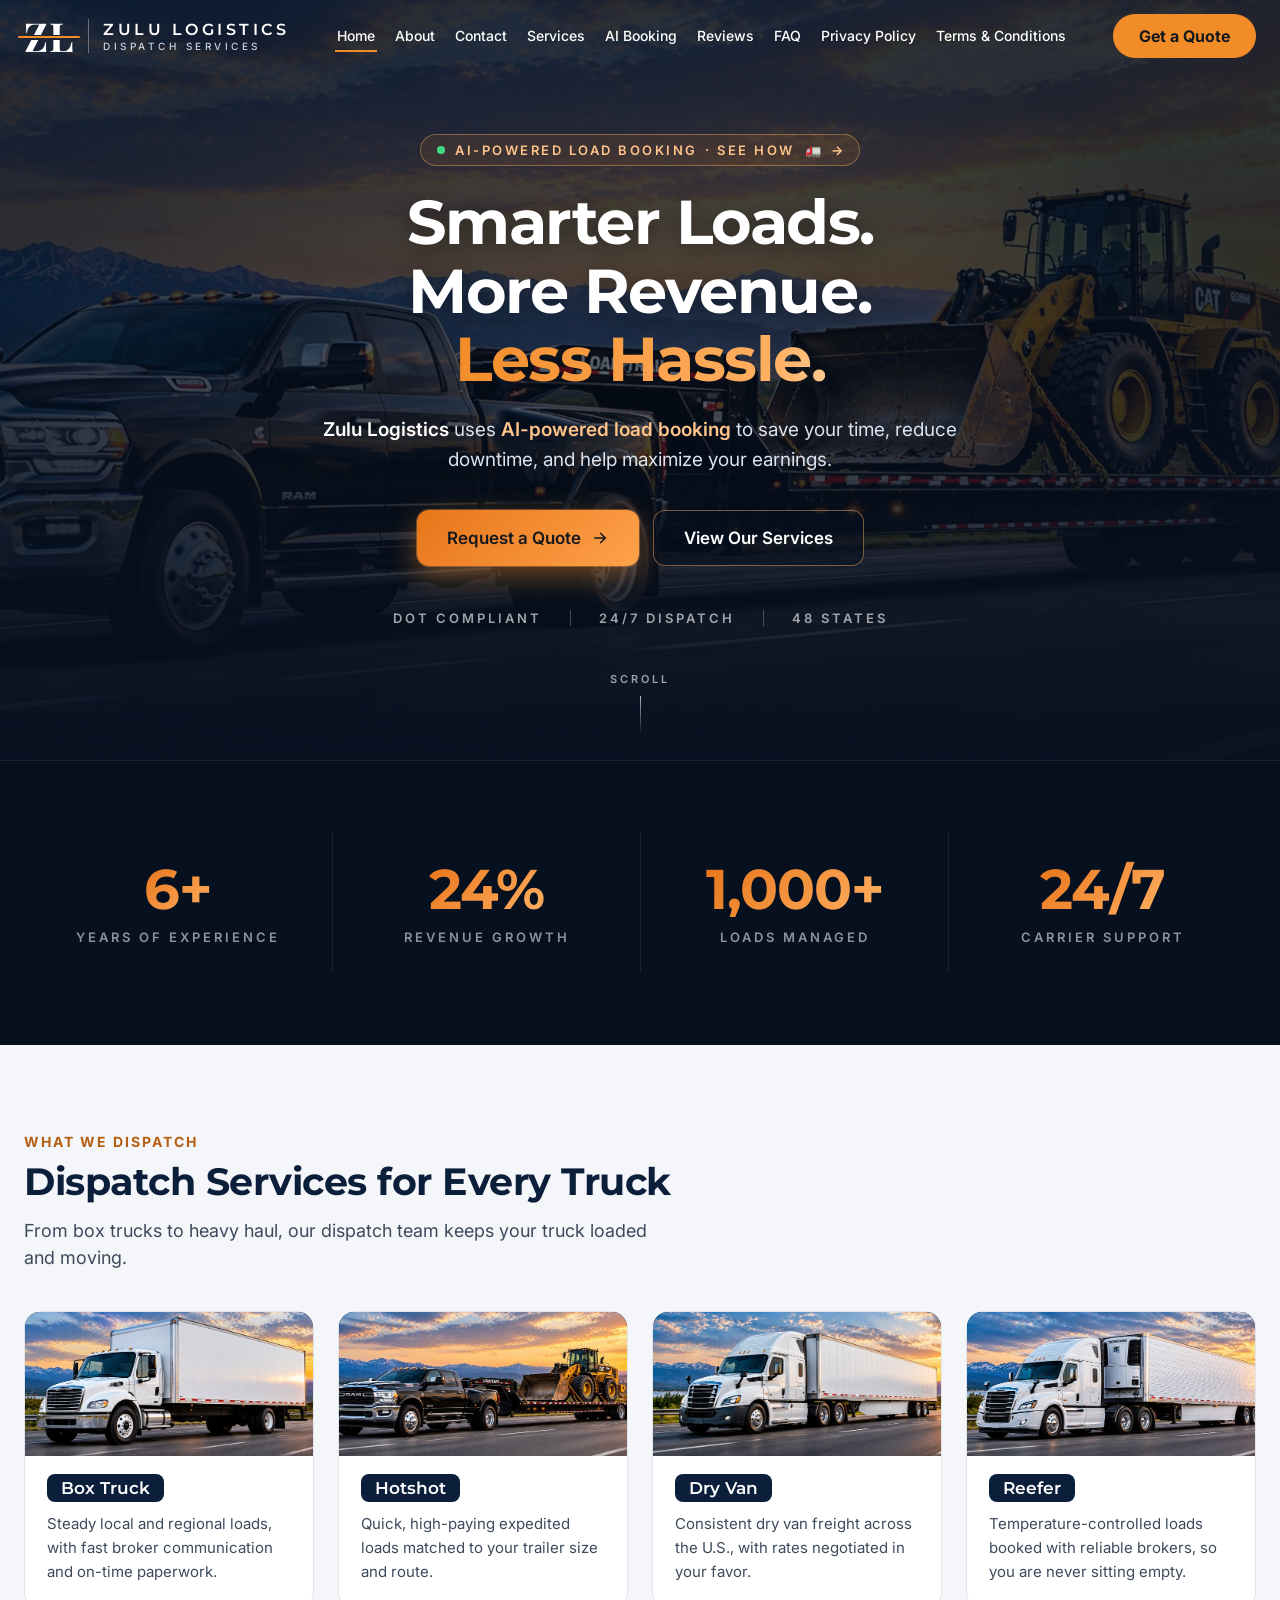
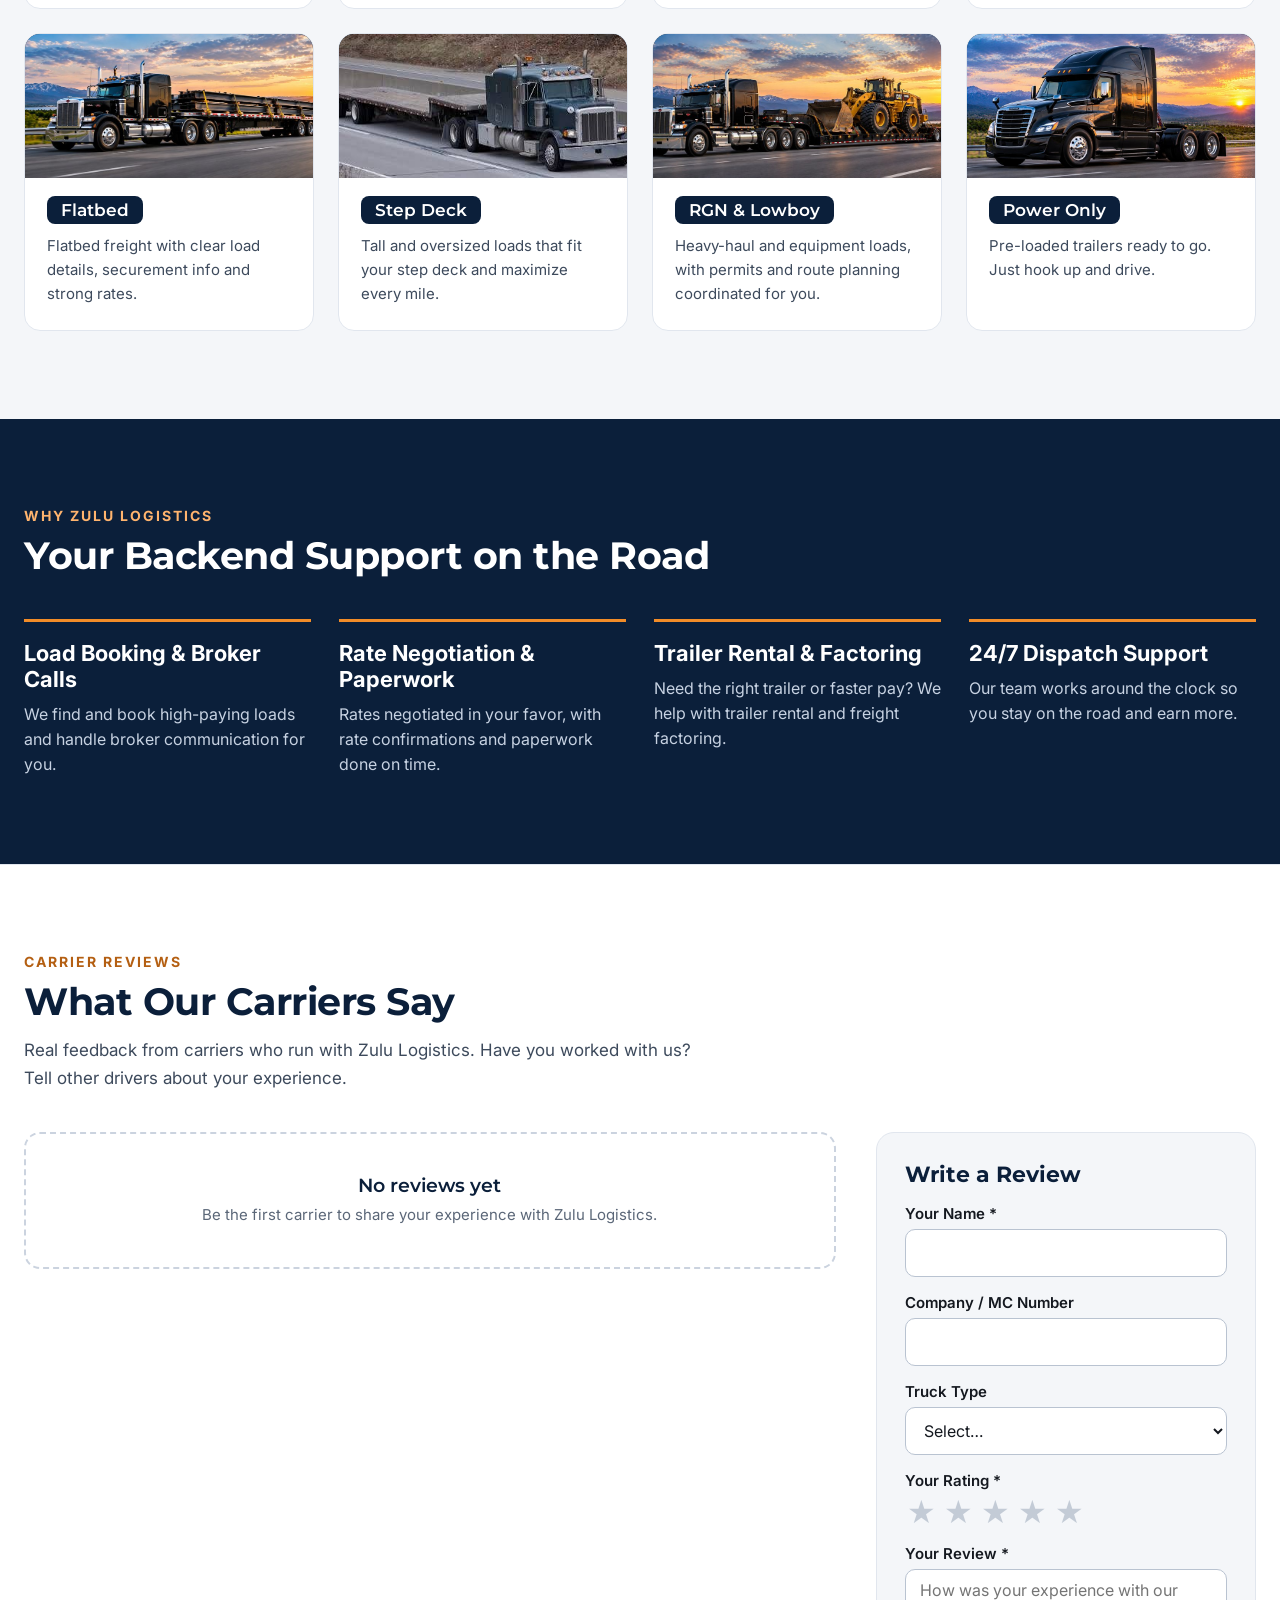
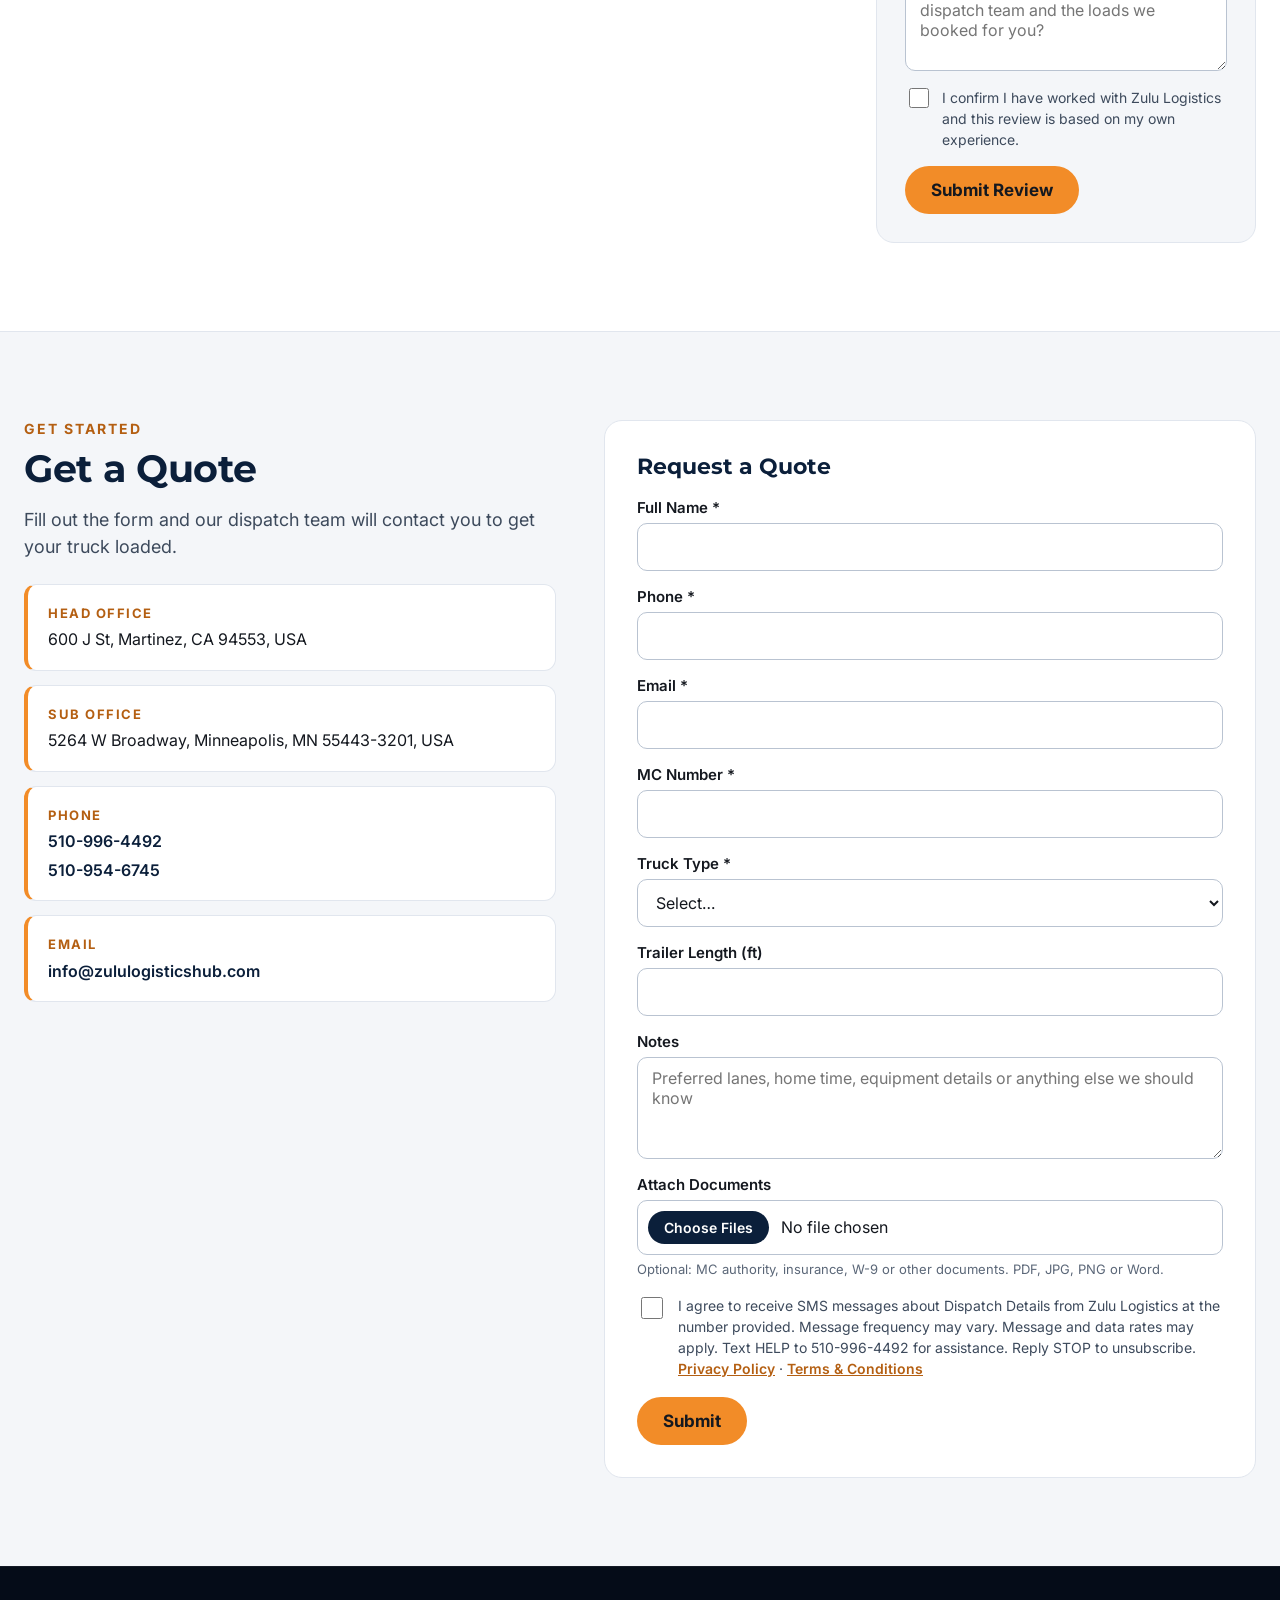
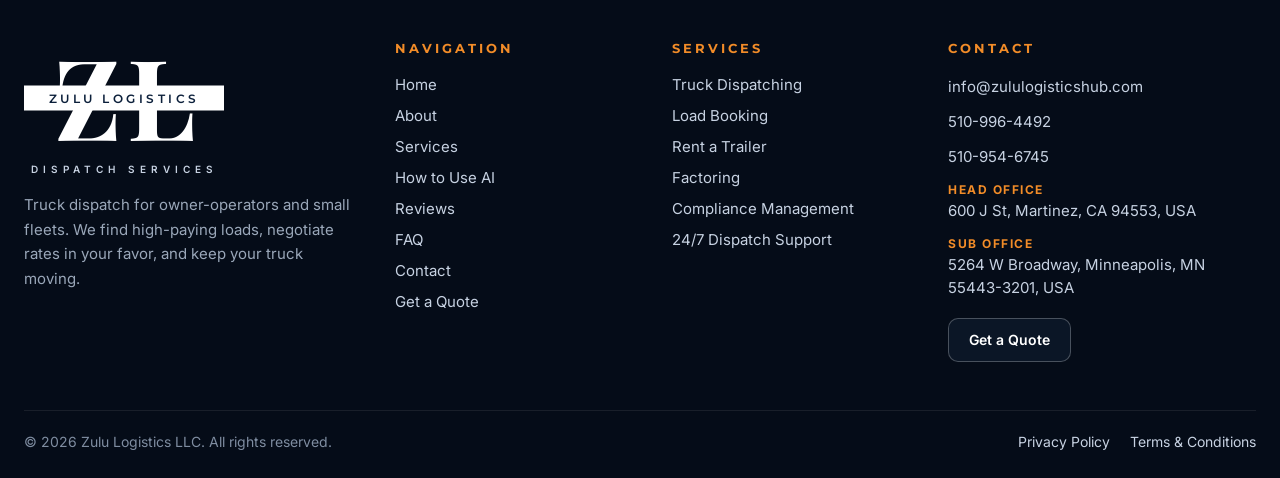
==== index.html @ 79a071a9 "Add files via upload" ====
<!doctype html>
<html lang="en">
<head>
<meta charset="utf-8">
<meta name="viewport" content="width=device-width, initial-scale=1">
<title>Zulu Logistics – AI-Powered Truck Dispatch Services</title>
<meta name="description" content="Zulu Logistics – AI-powered truck dispatch for owner-operators and small fleets across 48 states. High-paying loads, fair rates, less hassle.">
<meta property="og:title" content="Zulu Logistics – AI-Powered Truck Dispatch Services">
<meta property="og:description" content="Zulu Logistics – AI-powered truck dispatch for owner-operators and small fleets across 48 states. High-paying loads, fair rates, less hassle.">
<meta property="og:image" content="https://zululogisticshub.com/hero-hotshot.jpg">
<meta property="og:type" content="website">
<link rel="icon" type="image/svg+xml" href="data:image/svg+xml,%3Csvg xmlns=%27http://www.w3.org/2000/svg%27 viewBox=%270 0 64 64%27%3E%3Crect width=%2764%27 height=%2764%27 rx=%2714%27 fill=%27%230B1F3A%27/%3E%3Ctext x=%2731%27 y=%2744%27 text-anchor=%27middle%27 font-family=%27Georgia,serif%27 font-weight=%27700%27 font-size=%2734%27 letter-spacing=%27-3%27 fill=%27white%27%3EZL%3C/text%3E%3Crect x=%2710%27 y=%2731%27 width=%2744%27 height=%273%27 rx=%271.5%27 fill=%27%23F28C28%27/%3E%3C/svg%3E">
<link rel="preconnect" href="https://fonts.googleapis.com">
<link rel="preconnect" href="https://fonts.gstatic.com" crossorigin>
<link href="https://fonts.googleapis.com/css2?family=Inter:wght@400;500;600;700&amp;family=Montserrat:wght@600;700;800&amp;family=Playfair+Display:wght@600;700&amp;display=swap" rel="stylesheet">
<link rel="stylesheet" href="style.css">
</head>
<body>
<div style="font-family: 'Inter', sans-serif; color: #14181F; background: #F4F6F9; min-width: 0;">
<header class="zl-header" style="color: #FFFFFF;">
<div class="zl-header-inner" style="max-width: 1240px; margin: 0 auto; padding: 14px 24px; display: flex; align-items: center; justify-content: space-between; gap: 16px; flex-wrap: wrap;">
<a href="index.html" aria-label="Zulu Logistics – Dispatch Services, home" class="zl-brand" style="display: flex; align-items: center; gap: 14px; text-decoration: none; color: #FFFFFF;">
<span class="zl-mono" aria-hidden="true"><span class="zl-mono-text">ZL</span><span class="zl-mono-band"></span></span>
<span class="zl-brand-rule" aria-hidden="true"></span>
<span style="display: flex; flex-direction: column; gap: 3px; line-height: 1;">
<span class="zl-brand-name">ZULU LOGISTICS</span>
<span class="zl-tagline" style="font-size: 10px; font-weight: 500; letter-spacing: 3.5px; color: #C7D2E2;">DISPATCH SERVICES</span>
</span>
</a>
<nav class="zl-nav-links" id="main-nav" aria-label="Main" style="display: flex; gap: 26px; font-weight: 500; font-size: 15px;">
<a class="zl-nav-btn" href="index.html" aria-current="page">Home</a>
<a class="zl-nav-btn" href="about.html" >About</a>
<a class="zl-nav-btn" href="contact.html" >Contact</a>
<a class="zl-nav-btn" href="services.html" >Services</a>
<a class="zl-nav-btn" href="ai-booking.html" >AI Booking</a>
<a class="zl-nav-btn" href="#reviews">Reviews</a>
<a class="zl-nav-btn" href="faq.html" >FAQ</a>
<a class="zl-nav-btn" href="privacy-policy.html" >Privacy Policy</a>
<a class="zl-nav-btn" href="terms-conditions.html" >Terms &amp; Conditions</a>
</nav>
<a class="zl-btn zl-btn-primary zl-head-cta" href="#quote" style="min-height: 44px; font-size: 16px;">Get a Quote</a>
<button type="button" class="zl-menu-btn" aria-expanded="false" aria-controls="main-nav" aria-label="Menu"><span></span><span></span><span></span></button>
</div>
</header>
<main>
<section id="top" style="position: relative; background: #0B1F3A;">
<div class="zl-stage">
<img class="zl-slide s1" src="hero-hotshot.jpg" alt="Pickup truck towing a gooseneck trailer with a CAT wheel loader at sunset">
<img class="zl-slide s2" src="hero-rgn.jpg" alt="Black semi truck hauling a CAT loader on an RGN trailer">
<img class="zl-slide s3" src="hero-dry-van.jpg" alt="White semi truck with a dry van trailer on the highway">
<img class="zl-slide s4" src="hero-flatbed.jpg" alt="Black semi truck with a flatbed trailer loaded with steel beams">
<div class="zl-shade"></div>
<div class="zl-hero-copy" style="justify-content: center; text-align: center;">
<div style="width: 100%; max-width: 900px; margin: 0 auto; padding: 0 20px; color: #FFFFFF; box-sizing: border-box;">
<a href="ai-booking.html" class="zl-kicker zl-kicker-link" style="text-decoration: none; display: inline-flex; align-items: center; gap: 10px; margin: 0 0 22px; padding: 7px 16px; border: 1px solid rgba(255,180,110,.4); border-radius: 999px; background: rgba(242,140,40,.1); font-weight: 600; font-size: 13px; letter-spacing: 2.5px; color: #FFC48A;"><span class="zl-live-dot" aria-hidden="true"></span>AI-POWERED LOAD BOOKING<span class="zl-kicker-more">&nbsp;· SEE HOW</span> <span aria-hidden="true" style="letter-spacing: 0;">🚛</span> <span aria-hidden="true" style="letter-spacing: 0; font-weight: 700;">→</span></a><br>
<h1 class="zl-hero-title" style="margin: 0; font-family: 'Montserrat', sans-serif; font-weight: 700; font-size: 62px; line-height: 1.1; letter-spacing: -1.5px; text-shadow: 0 4px 24px rgba(0,0,0,.45);"><span class="zl-word w1">Smarter Loads.</span> <span class="zl-word w2">More Revenue.</span><br><span class="zl-word w3 zl-shine">Less Hassle.</span></h1>
<p class="zl-word w4" style="margin: 22px auto 34px; max-width: 640px; font-size: 19px; line-height: 1.6; color: #DCE3EE;"><strong style="color: #FFFFFF; font-weight: 600;">Zulu Logistics</strong> uses <span style="color: #FFC48A; font-weight: 600;">AI-powered load booking</span> to save your time, reduce downtime, and help maximize your earnings.</p>
<div style="display: flex; gap: 14px; flex-wrap: wrap; justify-content: center;">
<a class="zl-cta zl-cta-main" href="#quote">Request a Quote <svg aria-hidden="true" width="18" height="18" viewBox="0 0 24 24" fill="none" stroke="currentColor" stroke-width="2.2" stroke-linecap="round" stroke-linejoin="round"><path d="M5 12h14M13 6l6 6-6 6"></path></svg></a>
<a class="zl-cta zl-cta-alt" href="services.html">View Our Services</a>
</div>
<ul class="zl-trust">
<li>DOT COMPLIANT</li>
<li>24/7 DISPATCH</li>
<li>48 STATES</li>
</ul>
</div>
</div>
<a class="zl-scroll" href="#trucks" aria-label="Scroll to truck types">SCROLL<span class="zl-scroll-line"></span></a>
</div>
</section>
<section aria-label="Zulu Logistics at a glance" style="background: #06101F; border-top: 1px solid rgba(255,255,255,.08); padding: 72px 24px;">
<div class="zl-stats" style="max-width: 1240px; margin: 0 auto;">
<div class="zl-stat"><span class="zl-stat-num">6+</span><span class="zl-stat-label">YEARS OF EXPERIENCE</span></div>
<div class="zl-stat"><span class="zl-stat-num">24%</span><span class="zl-stat-label">REVENUE GROWTH</span></div>
<div class="zl-stat"><span class="zl-stat-num">1,000+</span><span class="zl-stat-label">LOADS MANAGED</span></div>
<div class="zl-stat"><span class="zl-stat-num">24/7</span><span class="zl-stat-label">CARRIER SUPPORT</span></div>
</div>
</section>

<section id="trucks" style="padding: 88px 24px;">
<div style="max-width: 1240px; margin: 0 auto;">
<p style="margin: 0 0 8px; font-weight: 700; font-size: 14px; letter-spacing: 2px; color: #B45F12;">WHAT WE DISPATCH</p>
<h2 style="margin: 0 0 12px; font-family: 'Montserrat', sans-serif; font-weight: 700; font-size: 38px; letter-spacing: -.5px; color: #0B1F3A;">Dispatch Services for Every Truck</h2>
<p style="margin: 0 0 40px; max-width: 640px; font-size: 18px; line-height: 1.5; color: #3D4A5C;">From box trucks to heavy haul, our dispatch team keeps your truck loaded and moving.</p>
<div style="display: grid; grid-template-columns: repeat(auto-fill, minmax(260px, 1fr)); gap: 24px;">
<div class="zl-card" style="background: #FFFFFF; border-radius: 16px; overflow: hidden; display: flex; flex-direction: column; border: 1px solid #E1E6EE;">
<div style="aspect-ratio: 2 / 1; overflow: hidden; background: #0B1F3A;">
<img class="zl-card-img" src="box-truck.jpg" alt="Box Truck truck" loading="lazy" style="width: 100%; height: 100%; object-fit: cover; object-position: 35% center; display: block;">
</div>
<div style="padding: 18px 22px 24px; display: flex; flex-direction: column; gap: 10px;">
<h3 class="zl-card-tag" style="align-self: flex-start; margin: 0; padding: 4px 14px; border-radius: 8px; background: #0B1F3A; color: #FFFFFF; font-family: 'Montserrat', sans-serif; font-weight: 600; font-size: 17px;">Box Truck</h3>
<p style="margin: 0; font-size: 15px; line-height: 1.6; color: #3D4A5C;">Steady local and regional loads, with fast broker communication and on-time paperwork.</p>
</div>
</div>
<div class="zl-card" style="background: #FFFFFF; border-radius: 16px; overflow: hidden; display: flex; flex-direction: column; border: 1px solid #E1E6EE;">
<div style="aspect-ratio: 2 / 1; overflow: hidden; background: #0B1F3A;">
<img class="zl-card-img" src="hotshot.jpg" alt="Hotshot truck" loading="lazy" style="width: 100%; height: 100%; object-fit: cover; object-position: 30% center; display: block;">
</div>
<div style="padding: 18px 22px 24px; display: flex; flex-direction: column; gap: 10px;">
<h3 class="zl-card-tag" style="align-self: flex-start; margin: 0; padding: 4px 14px; border-radius: 8px; background: #0B1F3A; color: #FFFFFF; font-family: 'Montserrat', sans-serif; font-weight: 600; font-size: 17px;">Hotshot</h3>
<p style="margin: 0; font-size: 15px; line-height: 1.6; color: #3D4A5C;">Quick, high-paying expedited loads matched to your trailer size and route.</p>
</div>
</div>
<div class="zl-card" style="background: #FFFFFF; border-radius: 16px; overflow: hidden; display: flex; flex-direction: column; border: 1px solid #E1E6EE;">
<div style="aspect-ratio: 2 / 1; overflow: hidden; background: #0B1F3A;">
<img class="zl-card-img" src="dry-van.jpg" alt="Dry Van truck" loading="lazy" style="width: 100%; height: 100%; object-fit: cover; object-position: 35% center; display: block;">
</div>
<div style="padding: 18px 22px 24px; display: flex; flex-direction: column; gap: 10px;">
<h3 class="zl-card-tag" style="align-self: flex-start; margin: 0; padding: 4px 14px; border-radius: 8px; background: #0B1F3A; color: #FFFFFF; font-family: 'Montserrat', sans-serif; font-weight: 600; font-size: 17px;">Dry Van</h3>
<p style="margin: 0; font-size: 15px; line-height: 1.6; color: #3D4A5C;">Consistent dry van freight across the U.S., with rates negotiated in your favor.</p>
</div>
</div>
<div class="zl-card" style="background: #FFFFFF; border-radius: 16px; overflow: hidden; display: flex; flex-direction: column; border: 1px solid #E1E6EE;">
<div style="aspect-ratio: 2 / 1; overflow: hidden; background: #0B1F3A;">
<img class="zl-card-img" src="reefer.jpg" alt="Reefer truck" loading="lazy" style="width: 100%; height: 100%; object-fit: cover; object-position: 30% center; display: block;">
</div>
<div style="padding: 18px 22px 24px; display: flex; flex-direction: column; gap: 10px;">
<h3 class="zl-card-tag" style="align-self: flex-start; margin: 0; padding: 4px 14px; border-radius: 8px; background: #0B1F3A; color: #FFFFFF; font-family: 'Montserrat', sans-serif; font-weight: 600; font-size: 17px;">Reefer</h3>
<p style="margin: 0; font-size: 15px; line-height: 1.6; color: #3D4A5C;">Temperature-controlled loads booked with reliable brokers, so you are never sitting empty.</p>
</div>
</div>
<div class="zl-card" style="background: #FFFFFF; border-radius: 16px; overflow: hidden; display: flex; flex-direction: column; border: 1px solid #E1E6EE;">
<div style="aspect-ratio: 2 / 1; overflow: hidden; background: #0B1F3A;">
<img class="zl-card-img" src="flatbed.jpg" alt="Flatbed truck" loading="lazy" style="width: 100%; height: 100%; object-fit: cover; object-position: 35% center; display: block;">
</div>
<div style="padding: 18px 22px 24px; display: flex; flex-direction: column; gap: 10px;">
<h3 class="zl-card-tag" style="align-self: flex-start; margin: 0; padding: 4px 14px; border-radius: 8px; background: #0B1F3A; color: #FFFFFF; font-family: 'Montserrat', sans-serif; font-weight: 600; font-size: 17px;">Flatbed</h3>
<p style="margin: 0; font-size: 15px; line-height: 1.6; color: #3D4A5C;">Flatbed freight with clear load details, securement info and strong rates.</p>
</div>
</div>
<div class="zl-card" style="background: #FFFFFF; border-radius: 16px; overflow: hidden; display: flex; flex-direction: column; border: 1px solid #E1E6EE;">
<div style="aspect-ratio: 2 / 1; overflow: hidden; background: #0B1F3A;">
<img class="zl-card-img" src="step-deck.jpg" alt="Step Deck truck" loading="lazy" style="width: 100%; height: 100%; object-fit: cover; object-position: 60% center; display: block;">
</div>
<div style="padding: 18px 22px 24px; display: flex; flex-direction: column; gap: 10px;">
<h3 class="zl-card-tag" style="align-self: flex-start; margin: 0; padding: 4px 14px; border-radius: 8px; background: #0B1F3A; color: #FFFFFF; font-family: 'Montserrat', sans-serif; font-weight: 600; font-size: 17px;">Step Deck</h3>
<p style="margin: 0; font-size: 15px; line-height: 1.6; color: #3D4A5C;">Tall and oversized loads that fit your step deck and maximize every mile.</p>
</div>
</div>
<div class="zl-card" style="background: #FFFFFF; border-radius: 16px; overflow: hidden; display: flex; flex-direction: column; border: 1px solid #E1E6EE;">
<div style="aspect-ratio: 2 / 1; overflow: hidden; background: #0B1F3A;">
<img class="zl-card-img" src="rgn-lowboy.jpg" alt="RGN &amp; Lowboy truck" loading="lazy" style="width: 100%; height: 100%; object-fit: cover; object-position: 35% center; display: block;">
</div>
<div style="padding: 18px 22px 24px; display: flex; flex-direction: column; gap: 10px;">
<h3 class="zl-card-tag" style="align-self: flex-start; margin: 0; padding: 4px 14px; border-radius: 8px; background: #0B1F3A; color: #FFFFFF; font-family: 'Montserrat', sans-serif; font-weight: 600; font-size: 17px;">RGN &amp; Lowboy</h3>
<p style="margin: 0; font-size: 15px; line-height: 1.6; color: #3D4A5C;">Heavy-haul and equipment loads, with permits and route planning coordinated for you.</p>
</div>
</div>
<div class="zl-card" style="background: #FFFFFF; border-radius: 16px; overflow: hidden; display: flex; flex-direction: column; border: 1px solid #E1E6EE;">
<div style="aspect-ratio: 2 / 1; overflow: hidden; background: #0B1F3A;">
<img class="zl-card-img" src="power-only.jpg" alt="Power Only truck" loading="lazy" style="width: 100%; height: 100%; object-fit: cover; object-position: 40% center; display: block;">
</div>
<div style="padding: 18px 22px 24px; display: flex; flex-direction: column; gap: 10px;">
<h3 class="zl-card-tag" style="align-self: flex-start; margin: 0; padding: 4px 14px; border-radius: 8px; background: #0B1F3A; color: #FFFFFF; font-family: 'Montserrat', sans-serif; font-weight: 600; font-size: 17px;">Power Only</h3>
<p style="margin: 0; font-size: 15px; line-height: 1.6; color: #3D4A5C;">Pre-loaded trailers ready to go. Just hook up and drive.</p>
</div>
</div>

</div>
</div>
</section>

<section id="why" style="padding: 88px 24px; background: #0B1F3A; color: #FFFFFF;">
<div style="max-width: 1240px; margin: 0 auto;">
<p style="margin: 0 0 8px; font-weight: 700; font-size: 14px; letter-spacing: 2px; color: #FFB46E;">WHY ZULU LOGISTICS</p>
<h2 style="margin: 0 0 40px; font-family: 'Montserrat', sans-serif; font-weight: 700; font-size: 38px; letter-spacing: -.5px;">Your Backend Support on the Road</h2>
<div style="display: grid; grid-template-columns: repeat(auto-fit, minmax(240px, 1fr)); gap: 28px;">
<div style="display: flex; flex-direction: column; gap: 10px; border-top: 3px solid #F28C28; padding-top: 18px;">
<h3 style="margin: 0; font-size: 22px; font-weight: 700;">Load Booking &amp; Broker Calls</h3>
<p style="margin: 0; font-size: 16px; line-height: 1.55; color: #C7D2E2;">We find and book high-paying loads and handle broker communication for you.</p>
</div>
<div style="display: flex; flex-direction: column; gap: 10px; border-top: 3px solid #F28C28; padding-top: 18px;">
<h3 style="margin: 0; font-size: 22px; font-weight: 700;">Rate Negotiation &amp; Paperwork</h3>
<p style="margin: 0; font-size: 16px; line-height: 1.55; color: #C7D2E2;">Rates negotiated in your favor, with rate confirmations and paperwork done on time.</p>
</div>
<div style="display: flex; flex-direction: column; gap: 10px; border-top: 3px solid #F28C28; padding-top: 18px;">
<h3 style="margin: 0; font-size: 22px; font-weight: 700;">Trailer Rental &amp; Factoring</h3>
<p style="margin: 0; font-size: 16px; line-height: 1.55; color: #C7D2E2;">Need the right trailer or faster pay? We help with trailer rental and freight factoring.</p>
</div>
<div style="display: flex; flex-direction: column; gap: 10px; border-top: 3px solid #F28C28; padding-top: 18px;">
<h3 style="margin: 0; font-size: 22px; font-weight: 700;">24/7 Dispatch Support</h3>
<p style="margin: 0; font-size: 16px; line-height: 1.55; color: #C7D2E2;">Our team works around the clock so you stay on the road and earn more.</p>
</div>
</div>
</div>
</section>

<section id="reviews" style="padding: 88px 24px; background: #FFFFFF; border-top: 1px solid #E1E6EE; border-bottom: 1px solid #E1E6EE;">
<div style="max-width: 1240px; margin: 0 auto;">
<p style="margin: 0 0 8px; font-weight: 700; font-size: 14px; letter-spacing: 2px; color: #B45F12;">CARRIER REVIEWS</p>
<h2 style="margin: 0 0 12px; font-family: 'Montserrat', sans-serif; font-weight: 700; font-size: 38px; letter-spacing: -.5px; color: #0B1F3A;">What Our Carriers Say</h2>
<p style="margin: 0 0 40px; max-width: 680px; font-size: 17px; line-height: 1.6; color: #3D4A5C;">Real feedback from carriers who run with Zulu Logistics. Have you worked with us? Tell other drivers about your experience.</p>
<div style="display: flex; flex-wrap: wrap; gap: 40px; align-items: flex-start;">
<div style="flex: 999 1 520px; min-width: 0;">
<div data-no-reviews>
<div style="padding: 40px 28px; border: 2px dashed #CBD3DF; border-radius: 16px; text-align: center; color: #5B6778;">
<p style="margin: 0 0 6px; font-family: 'Montserrat', sans-serif; font-weight: 600; font-size: 19px; color: #0B1F3A;">No reviews yet</p>
<p style="margin: 0; font-size: 15px; line-height: 1.6;">Be the first carrier to share your experience with Zulu Logistics.</p>
</div>
</div>
<div data-review-list style="display: grid; grid-template-columns: repeat(auto-fill, minmax(260px, 1fr)); gap: 18px;"></div>
</div>
<form class="zl-form" data-form="review" style="flex: 1 1 380px; min-width: 0; background: #F4F6F9; border: 1px solid #E1E6EE; border-radius: 18px; padding: 28px; display: flex; flex-direction: column; gap: 16px; box-sizing: border-box;">
<h3 style="margin: 0; font-family: 'Montserrat', sans-serif; font-weight: 700; font-size: 22px; color: #0B1F3A;">Write a Review</h3>
<div role="status" hidden data-success style="padding: 16px; border-radius: 12px; background: #E8F5EC; color: #145A2E; font-size: 15px; font-weight: 600;">Thank you for your review! Our team will review it before it appears on the site.</div>
<label style="display: flex; flex-direction: column; gap: 6px; font-weight: 600; font-size: 15px;">Your Name *<input class="zl-input" type="text" name="name" required="" autocomplete="name"></label>
<label style="display: flex; flex-direction: column; gap: 6px; font-weight: 600; font-size: 15px;">Company / MC Number<input class="zl-input" type="text" name="company"></label>
<label style="display: flex; flex-direction: column; gap: 6px; font-weight: 600; font-size: 15px;">Truck Type<select class="zl-input" name="truck">
<option value="">Select…</option>
<option value="Box Truck">Box Truck</option><option value="Hotshot">Hotshot</option><option value="Dry Van">Dry Van</option><option value="Reefer">Reefer</option><option value="Flatbed">Flatbed</option><option value="Step Deck">Step Deck</option><option value="RGN & Lowboy">RGN &amp; Lowboy</option><option value="Power Only">Power Only</option>
</select></label>
<div style="display: flex; flex-direction: column; gap: 6px; font-weight: 600; font-size: 15px;"><span>Your Rating *</span>
<div role="radiogroup" aria-label="Rating" style="display: flex; gap: 4px;">
<button type="button" class="zl-star" role="radio" aria-checked="false" aria-label="1 star" data-star="1">★</button><button type="button" class="zl-star" role="radio" aria-checked="false" aria-label="2 stars" data-star="2">★</button><button type="button" class="zl-star" role="radio" aria-checked="false" aria-label="3 stars" data-star="3">★</button><button type="button" class="zl-star" role="radio" aria-checked="false" aria-label="4 stars" data-star="4">★</button><button type="button" class="zl-star" role="radio" aria-checked="false" aria-label="5 stars" data-star="5">★</button>
</div>
<span role="alert" hidden data-rating-error style="font-weight: 500; font-size: 13px; color: #B42318;">Please choose a rating.</span>
</div>
<label style="display: flex; flex-direction: column; gap: 6px; font-weight: 600; font-size: 15px;">Your Review *<textarea class="zl-input" name="text" rows="4" required="" placeholder="How was your experience with our dispatch team and the loads we booked for you?" style="resize: vertical;"></textarea></label>
<label style="display: flex; gap: 10px; align-items: flex-start; font-size: 14px; line-height: 1.5; color: #3D4A5C;"><input type="checkbox" name="confirm" required="" style="width: 20px; height: 20px; margin-top: 1px; flex: none;"><span>I confirm I have worked with Zulu Logistics and this review is based on my own experience.</span></label>
<button type="submit" class="zl-btn zl-btn-primary" style="border: 0; cursor: pointer; align-self: flex-start;">Submit Review</button>
</form>
</div>
</div>
</section>

<section id="quote" style="padding: 88px 24px;">
<div style="max-width: 1240px; margin: 0 auto; display: flex; flex-wrap: wrap; gap: 48px; align-items: flex-start;">
<div style="flex: 1 1 340px; min-width: 0;">
<p style="margin: 0 0 8px; font-weight: 700; font-size: 14px; letter-spacing: 2px; color: #B45F12;">GET STARTED</p>
<h2 style="margin: 0 0 14px; font-family: 'Montserrat', sans-serif; font-weight: 700; font-size: 38px; letter-spacing: -.5px; color: #0B1F3A;">Get a Quote</h2>
<p style="margin: 0 0 24px; font-size: 18px; line-height: 1.5; color: #3D4A5C;">Fill out the form and our dispatch team will contact you to get your truck loaded.</p>
<div style="display: flex; flex-direction: column; gap: 14px;">
<div style="display: flex; flex-direction: column; gap: 4px; padding: 18px 20px; background: #FFFFFF; border: 1px solid #E1E6EE; border-left: 4px solid #F28C28; border-radius: 12px; font-size: 16px; line-height: 1.55; color: #14181F;"><span style="font-weight: 700; font-size: 13px; letter-spacing: 1.5px; color: #B45F12;">HEAD OFFICE</span><span>600 J St, Martinez, CA 94553, USA</span></div>
<div style="display: flex; flex-direction: column; gap: 4px; padding: 18px 20px; background: #FFFFFF; border: 1px solid #E1E6EE; border-left: 4px solid #F28C28; border-radius: 12px; font-size: 16px; line-height: 1.55; color: #14181F;"><span style="font-weight: 700; font-size: 13px; letter-spacing: 1.5px; color: #B45F12;">SUB OFFICE</span><span>5264 W Broadway, Minneapolis, MN 55443-3201, USA</span></div>
<div style="display: flex; flex-direction: column; gap: 4px; padding: 18px 20px; background: #FFFFFF; border: 1px solid #E1E6EE; border-left: 4px solid #F28C28; border-radius: 12px; font-size: 16px; line-height: 1.55; color: #14181F;"><span style="font-weight: 700; font-size: 13px; letter-spacing: 1.5px; color: #B45F12;">PHONE</span><a href="tel:+15109964492" style="color: #0B1F3A; font-weight: 600; text-decoration: none;">510-996-4492</a><a href="tel:+15109546745" style="color: #0B1F3A; font-weight: 600; text-decoration: none;">510-954-6745</a></div>
<div style="display: flex; flex-direction: column; gap: 4px; padding: 18px 20px; background: #FFFFFF; border: 1px solid #E1E6EE; border-left: 4px solid #F28C28; border-radius: 12px; font-size: 16px; line-height: 1.55; color: #14181F;"><span style="font-weight: 700; font-size: 13px; letter-spacing: 1.5px; color: #B45F12;">EMAIL</span><a href="mailto:info@zululogisticshub.com" style="color: #0B1F3A; font-weight: 600; text-decoration: none;">info@zululogisticshub.com</a></div>
</div>
</div>
<form class="zl-form" data-form="quote" enctype="multipart/form-data" style="flex: 1 1 460px; min-width: 0; background: #FFFFFF; border: 1px solid #E1E6EE; border-radius: 18px; padding: 32px; display: flex; flex-direction: column; gap: 18px; box-sizing: border-box;">
<div role="status" hidden data-success style="padding: 24px; border-radius: 12px; background: #E8F5EC; color: #145A2E; font-size: 18px; font-weight: 600;">Thank you! Our dispatch team will contact you shortly. </div>
<h3 style="margin: 0; font-family: 'Montserrat', sans-serif; font-weight: 700; font-size: 22px; color: #0B1F3A;">Request a Quote</h3>
<div style="display: flex; flex-direction: column; gap: 16px;">
<label style="display: flex; flex-direction: column; gap: 6px; font-weight: 600; font-size: 15px;">Full Name *<input class="zl-input" type="text" name="name" required="" autocomplete="name"></label>
<label style="display: flex; flex-direction: column; gap: 6px; font-weight: 600; font-size: 15px;">Phone *<input class="zl-input" type="tel" name="phone" required="" autocomplete="tel"></label>
<label style="display: flex; flex-direction: column; gap: 6px; font-weight: 600; font-size: 15px;">Email *<input class="zl-input" type="email" name="email" required="" autocomplete="email"></label>
<label style="display: flex; flex-direction: column; gap: 6px; font-weight: 600; font-size: 15px;">MC Number *<input class="zl-input" type="text" name="mc" required=""></label>
<label style="display: flex; flex-direction: column; gap: 6px; font-weight: 600; font-size: 15px;">Truck Type *<select class="zl-input" name="truck" required="">
<option value="">Select…</option>
<option value="Box Truck">Box Truck</option><option value="Hotshot">Hotshot</option><option value="Dry Van">Dry Van</option><option value="Reefer">Reefer</option><option value="Flatbed">Flatbed</option><option value="Step Deck">Step Deck</option><option value="RGN & Lowboy">RGN &amp; Lowboy</option><option value="Power Only">Power Only</option>
</select></label>
<label style="display: flex; flex-direction: column; gap: 6px; font-weight: 600; font-size: 15px;">Trailer Length (ft)<input class="zl-input" type="number" name="length" min="0"></label>
<label style="display: flex; flex-direction: column; gap: 6px; font-weight: 600; font-size: 15px;">Notes<textarea class="zl-input" name="notes" rows="4" placeholder="Preferred lanes, home time, equipment details or anything else we should know" style="resize: vertical;"></textarea></label>
<label style="display: flex; flex-direction: column; gap: 6px; font-weight: 600; font-size: 15px;">Attach Documents<input class="zl-input zl-file" type="file" name="documents" multiple="" accept=".pdf,.jpg,.jpeg,.png,.doc,.docx"><span style="font-weight: 400; font-size: 13px; color: #5B6778;">Optional: MC authority, insurance, W-9 or other documents. PDF, JPG, PNG or Word.</span></label>
</div>
<label style="display: flex; gap: 12px; align-items: flex-start; font-size: 14px; line-height: 1.5; color: #3D4A5C;"><input type="checkbox" name="sms" style="width: 22px; height: 22px; margin-top: 2px; flex: none;"><span>I agree to receive SMS messages about Dispatch Details from Zulu Logistics at the number provided. Message frequency may vary. Message and data rates may apply. Text HELP to 510-996-4492 for assistance. Reply STOP to unsubscribe. <a href="privacy-policy.html" class="zl-txt-link">Privacy Policy</a> · <a href="terms-conditions.html" class="zl-txt-link">Terms &amp; Conditions</a></span></label>
<button type="submit" class="zl-btn zl-btn-primary" style="border: 0; cursor: pointer; align-self: flex-start;">Submit</button>
</form>
</div>
</section>

</main>
<footer id="contact" style="background: #050C18; color: #FFFFFF; padding: 72px 24px 28px; border-top: 1px solid rgba(255,255,255,.06);">
<div class="zl-foot-grid" style="max-width: 1240px; margin: 0 auto;">
<div style="display: flex; flex-direction: column; gap: 18px;">
<a href="index.html" aria-label="Zulu Logistics – Dispatch Services, home" style="display: inline-flex; flex-direction: column; align-items: center; gap: 12px; align-self: flex-start; width: 200px; text-decoration: none; color: #FFFFFF;">
<span class="zl-logo-full" aria-hidden="true"><span class="zl-logo-zl">ZL</span><span class="zl-logo-band">ZULU LOGISTICS</span></span>
<span aria-hidden="true" style="font-size: 10px; font-weight: 600; letter-spacing: 5px; color: #C7D2E2;">DISPATCH SERVICES</span>
</a>
<p style="margin: 0; max-width: 340px; font-size: 15px; line-height: 1.65; color: #9AA7B9;">Truck dispatch for owner-operators and small fleets. We find high-paying loads, negotiate rates in your favor, and keep your truck moving.</p>
</div>
<nav aria-label="Footer" style="display: flex; flex-direction: column; gap: 12px; align-items: flex-start;">
<p class="zl-foot-h">NAVIGATION</p>
<a class="zl-foot-link" href="index.html">Home</a>
<a class="zl-foot-link" href="about.html">About</a>
<a class="zl-foot-link" href="services.html">Services</a>
<a class="zl-foot-link" href="ai-booking.html">How to Use AI</a>
<a class="zl-foot-link" href="#reviews">Reviews</a>
<a class="zl-foot-link" href="faq.html">FAQ</a>
<a class="zl-foot-link" href="contact.html">Contact</a>
<a class="zl-foot-link" href="#quote">Get a Quote</a>
</nav>
<div style="display: flex; flex-direction: column; gap: 12px; align-items: flex-start;">
<p class="zl-foot-h">SERVICES</p>
<a class="zl-foot-link" href="services.html">Truck Dispatching</a>
<a class="zl-foot-link" href="services.html">Load Booking</a>
<a class="zl-foot-link" href="services.html">Rent a Trailer</a>
<a class="zl-foot-link" href="services.html">Factoring</a>
<a class="zl-foot-link" href="services.html">Compliance Management</a>
<a class="zl-foot-link" href="services.html">24/7 Dispatch Support</a>
</div>
<div style="display: flex; flex-direction: column; gap: 12px; align-items: flex-start; font-size: 15px; line-height: 1.55; color: #C7D2E2;">
<p class="zl-foot-h">CONTACT</p>
<a class="zl-foot-a" href="mailto:info@zululogisticshub.com">info@zululogisticshub.com</a>
<a class="zl-foot-a" href="tel:+15109964492">510-996-4492</a>
<a class="zl-foot-a" href="tel:+15109546745">510-954-6745</a>
<span><span style="display: block; font-size: 12px; font-weight: 700; letter-spacing: 1.5px; color: #F28C28;">HEAD OFFICE</span>600 J St, Martinez, CA 94553, USA</span>
<span><span style="display: block; font-size: 12px; font-weight: 700; letter-spacing: 1.5px; color: #F28C28;">SUB OFFICE</span>5264 W Broadway, Minneapolis, MN 55443-3201, USA</span>
<a class="zl-foot-btn" href="#quote">Get a Quote</a>
</div>
</div>
<div style="max-width: 1240px; margin: 48px auto 0; padding-top: 22px; border-top: 1px solid rgba(255,255,255,.08); display: flex; flex-wrap: wrap; gap: 12px 24px; justify-content: space-between; font-size: 14px; color: #7F8DA1;">
<span>© 2026 Zulu Logistics LLC. All rights reserved.</span>
<span style="display: flex; gap: 20px;"><a class="zl-foot-link" href="privacy-policy.html" style="font-size: 14px;">Privacy Policy</a><a class="zl-foot-link" href="terms-conditions.html" style="font-size: 14px;">Terms &amp; Conditions</a></span>
</div>
</footer>
</div>
<script src="main.js"></script>
</body>
</html>
---- style.css ----
body{margin:0;background:#F4F6F9}
a{color:#0B1F3A}a:hover{color:#D9741A}
.zl-stage{position:relative;width:100%;height:760px;overflow:hidden;background:#06101F}
.zl-slide{position:absolute;inset:0;width:100%;height:100%;object-fit:cover;object-position:center;opacity:0;animation:zlSlideIn 20s ease-in-out infinite both}
.zl-slide.s1{opacity:1;animation:none}
.zl-slide.s2{animation-delay:4s}.zl-slide.s3{animation-delay:9s}
.zl-slide.s4{animation-name:zlSlideLast;animation-delay:14s}
@keyframes zlSlideIn{0%{opacity:0}6%{opacity:1}31%{opacity:1}31.1%{opacity:0}100%{opacity:0}}
@keyframes zlSlideLast{0%{opacity:0}6%{opacity:1}25%{opacity:1}31%{opacity:0}100%{opacity:0}}
.zl-shade{position:absolute;inset:0;background:radial-gradient(ellipse at center,rgba(6,16,31,.55) 0%,rgba(6,16,31,.78) 70%),linear-gradient(180deg,rgba(6,16,31,.35) 0%,rgba(6,16,31,.2) 50%,rgba(6,16,31,.92) 100%)}
.zl-cta{display:inline-flex;align-items:center;gap:10px;min-height:54px;padding:0 30px;border-radius:12px;font:600 17px 'Inter',sans-serif;text-decoration:none;transition:transform .2s ease,box-shadow .2s ease,background .2s ease,border-color .2s ease}
.zl-cta-main{background:linear-gradient(135deg,#E8751A,#FFA24A);color:#14181F;box-shadow:0 0 0 1px rgba(255,162,74,.35),0 10px 30px rgba(242,140,40,.45)}
.zl-cta-main:hover{color:#14181F;transform:translateY(-2px);box-shadow:0 0 0 1px rgba(255,162,74,.5),0 14px 40px rgba(242,140,40,.6)}
.zl-cta-main svg{transition:transform .2s ease}.zl-cta-main:hover svg{transform:translateX(4px)}
.zl-cta-alt{background:rgba(6,16,31,.55);color:#FFFFFF;border:1px solid rgba(255,180,110,.45)}
.zl-cta-alt:hover{color:#FFFFFF;border-color:#F28C28;background:rgba(242,140,40,.12);transform:translateY(-2px)}
.zl-trust{display:flex;flex-wrap:wrap;justify-content:center;align-items:center;gap:14px 28px;margin:44px 0 0;padding:0;list-style:none;font-size:13px;font-weight:600;letter-spacing:3px;color:rgba(255,255,255,.62)}
.zl-trust li+li{border-left:1px solid rgba(255,255,255,.25);padding-left:28px}
.zl-scroll{position:absolute;left:50%;bottom:26px;transform:translateX(-50%);display:flex;flex-direction:column;align-items:center;gap:10px;font-size:11px;font-weight:600;letter-spacing:3px;color:rgba(255,255,255,.6);text-decoration:none}
.zl-scroll:hover{color:#FFFFFF}
.zl-scroll-line{width:1px;height:38px;background:linear-gradient(180deg,rgba(255,255,255,.7),rgba(255,255,255,0));animation:zlScroll 1.8s ease-in-out infinite;transform-origin:top}
@keyframes zlScroll{0%{transform:scaleY(0);opacity:1}60%{transform:scaleY(1);opacity:1}100%{transform:scaleY(1);opacity:0}}
.zl-hero-copy{position:absolute;inset:0;display:flex;align-items:center;animation:zlFade .9s ease-out .3s both}
@keyframes zlFade{from{opacity:0;transform:translateY(16px)}to{opacity:1;transform:none}}
.zl-btn{display:inline-flex;align-items:center;justify-content:center;min-height:48px;padding:0 26px;border-radius:999px;font-family:'Inter',sans-serif;font-weight:700;font-size:17px;text-decoration:none;transition:transform .2s ease,background .2s ease}
.zl-btn:hover{transform:translateY(-2px)}
.zl-btn-primary{background:#F28C28;color:#14181F}
.zl-btn-primary:hover{background:#FF9C3A;color:#14181F}
.zl-btn-ghost{background:rgba(11,31,58,.55);color:#FFFFFF;border:2px solid rgba(255,255,255,.75)}
.zl-btn-ghost:hover{background:rgba(11,31,58,.8);color:#FFFFFF}
.zl-card{transition:transform .35s ease,box-shadow .35s ease;transform:perspective(900px) rotateX(0) translateY(0)}
.zl-card:hover{transform:perspective(900px) rotateX(3deg) translateY(-8px);box-shadow:0 24px 40px rgba(11,31,58,.18)}
.zl-card-img{transition:transform .5s ease}
.zl-card:hover .zl-card-img{transform:scale(1.08)}
.zl-card:hover .zl-card-tag{background:#F28C28;color:#14181F}
.zl-card-tag{transition:background .3s ease,color .3s ease}
.zl-input{width:100%;box-sizing:border-box;min-height:48px;padding:10px 14px;border:1.5px solid #B9C3D1;border-radius:10px;font-family:'Inter',sans-serif;font-size:16px;color:#14181F;background:#FFFFFF}
.zl-file{padding:10px;cursor:pointer}
.zl-file::file-selector-button{margin-right:12px;padding:8px 16px;border:0;border-radius:999px;background:#0B1F3A;color:#FFFFFF;font:600 14px 'Inter',sans-serif;cursor:pointer}
.zl-input:focus{outline:3px solid rgba(242,140,40,.45);border-color:#D9741A}
.zl-nav-btn{background:none;border:0;padding:6px 2px;cursor:pointer;font:inherit;color:#FFFFFF;border-bottom:2px solid transparent;white-space:nowrap}
.zl-nav-btn:hover{color:#FFB46E}
.zl-nav-btn[aria-current="page"]{border-bottom-color:#F28C28;color:#FFFFFF}
.zl-link-btn{background:none;border:0;padding:0;cursor:pointer;font:inherit;color:inherit;text-decoration:underline;text-align:left}
.zl-link-btn:hover{color:#FFB46E}
.zl-txt-link{color:#B45F12;font-weight:600}
.zl-pagehead{background:#0B1F3A;color:#FFFFFF;padding:160px 24px 72px}
.zl-header{position:fixed;top:0;left:0;right:0;z-index:50;background:transparent;transition:transform .35s ease}
.zl-header,.zl-header a,.zl-nav-btn,.zl-mono,.zl-brand-name,.zl-tagline{transition:color .3s ease,background-color .3s ease}
.zl-header.is-hidden{transform:translateY(-100%)}
.zl-header.on-light,.zl-header.on-light a:not(.zl-btn),.zl-header.on-light .zl-nav-btn{color:#0B1F3A !important}
.zl-header.on-light .zl-nav-btn:hover{color:#B45F12 !important}
.zl-header.on-light .zl-mono,.zl-header.on-light .zl-brand-name{color:#0B1F3A !important}
.zl-header.on-light .zl-tagline{color:#3D4A5C !important}
.zl-svc{position:relative;display:flex;flex-direction:column;gap:14px;padding:28px;border-radius:16px;background:#0E2240;border:1px solid rgba(255,255,255,.08);transition:transform .3s ease,border-color .3s ease,box-shadow .3s ease}
.zl-svc:hover{transform:translateY(-6px);border-color:rgba(242,140,40,.55);box-shadow:0 20px 40px rgba(0,0,0,.35)}
.zl-svc .zl-txt-link{color:#FFB46E}
.zl-svc-icon{display:inline-flex;align-items:center;justify-content:center;width:48px;height:48px;border-radius:12px;border:1px solid rgba(242,140,40,.45);background:rgba(242,140,40,.08);color:#F28C28;margin-bottom:10px}
.zl-stats{display:grid;grid-template-columns:repeat(4,1fr)}
.zl-stat{display:flex;flex-direction:column;align-items:center;gap:12px;padding:28px 12px;text-align:center}
.zl-stat+.zl-stat{border-left:1px solid rgba(255,255,255,.08)}
.zl-stat-num{font-family:'Montserrat',sans-serif;font-weight:700;font-size:56px;line-height:1;letter-spacing:-1px;background:linear-gradient(135deg,#E8751A,#FFB062);-webkit-background-clip:text;background-clip:text;color:transparent}
.zl-stat-label{font-size:13px;font-weight:600;letter-spacing:3px;color:rgba(255,255,255,.55)}
.zl-foot-grid{display:grid;grid-template-columns:1.4fr 1fr 1fr 1.3fr;gap:40px}
.zl-foot-h{margin:0 0 6px;line-height:1.4;font-family:'Montserrat',sans-serif;font-size:13px;font-weight:700;letter-spacing:3px;color:#F28C28}
.zl-foot-link{background:none;border:0;padding:0;cursor:pointer;font:400 15px 'Inter',sans-serif;color:#C7D2E2;text-align:left;transition:color .2s ease}
.zl-foot-link:hover,.zl-foot-a:hover{color:#FFB46E}
.zl-foot-a{color:#C7D2E2;text-decoration:none;transition:color .2s ease}
.zl-foot-btn{margin-top:6px;display:inline-flex;align-items:center;min-height:42px;padding:0 20px;border-radius:10px;border:1px solid rgba(255,255,255,.25);background:#0B1626;color:#FFFFFF;font:600 14px 'Inter',sans-serif;text-decoration:none;transition:border-color .2s ease,background .2s ease}
.zl-foot-btn:hover{color:#FFFFFF;border-color:#F28C28;background:rgba(242,140,40,.12)}
@media (max-width:980px){.zl-foot-grid{grid-template-columns:1fr 1fr}}
@media (max-width:560px){.zl-foot-grid{grid-template-columns:1fr}}
section[id]{scroll-margin-top:80px}
html{scroll-behavior:smooth}
a.zl-nav-btn,a.zl-foot-link,a.zl-link-btn{text-decoration:none;display:inline-block}
.zl-star{color:#C3CBD6}.zl-star.on{color:#F28C28}
[hidden]{display:none !important}
.zl-review{display:flex;flex-direction:column;gap:12px;padding:24px;background:#F8FAFC;border:1px solid #E1E6EE;border-radius:16px}
.zl-star{background:none;border:0;padding:0 2px;font-size:32px;line-height:1;cursor:pointer;transition:transform .15s ease}
.zl-star:hover{transform:scale(1.15)}
.zl-word{display:inline-block;animation:zlWord .7s cubic-bezier(.2,.8,.2,1) both}
.zl-word.w1{animation-delay:.35s}.zl-word.w2{animation-delay:.75s}.zl-word.w3{animation-delay:1.15s}.zl-word.w4{display:block;animation-delay:1.6s}
@keyframes zlWord{from{opacity:0;transform:translateY(22px);filter:blur(6px)}to{opacity:1;transform:none;filter:none}}
.zl-shine{background:linear-gradient(100deg,#F28C28 0%,#FFB062 35%,#FFF1DF 50%,#FFB062 65%,#F28C28 100%);background-size:250% 100%;-webkit-background-clip:text;background-clip:text;color:transparent;text-shadow:none;animation:zlWord .7s cubic-bezier(.2,.8,.2,1) 1.15s both,zlShine 4s linear 2s infinite}
@keyframes zlShine{from{background-position:100% 0}to{background-position:-150% 0}}
.zl-kicker-link{transition:background .2s ease,border-color .2s ease}
.zl-kicker-link:hover{background:rgba(242,140,40,.22) !important;border-color:#F28C28 !important;color:#FFFFFF !important}
.zl-live-dot{width:8px;height:8px;border-radius:50%;background:#3DDC84;box-shadow:0 0 0 0 rgba(61,220,132,.6);animation:zlPulse 1.8s ease-out infinite}
@keyframes zlPulse{0%{box-shadow:0 0 0 0 rgba(61,220,132,.6)}100%{box-shadow:0 0 0 10px rgba(61,220,132,0)}}
@media (max-width:1320px) and (min-width:761px){.zl-nav-links{gap:16px !important;font-size:14px !important}}
.zl-kicker-more{margin-left:-8px}
.zl-menu-btn{display:none;flex-direction:column;justify-content:center;gap:5px;width:40px;height:40px;padding:0 9px;border:1px solid rgba(255,255,255,.3);border-radius:10px;background:transparent;cursor:pointer}
.zl-menu-btn span{display:block;height:2px;border-radius:2px;background:#FFFFFF;transition:transform .25s ease,opacity .25s ease}
.zl-header.menu-open .zl-menu-btn span:nth-child(1){transform:translateY(7px) rotate(45deg)}
.zl-header.menu-open .zl-menu-btn span:nth-child(2){opacity:0}
.zl-header.menu-open .zl-menu-btn span:nth-child(3){transform:translateY(-7px) rotate(-45deg)}
.zl-steps{list-style:none;margin:0;padding:0;display:grid;grid-template-columns:repeat(5,minmax(0,1fr));gap:20px;position:relative}
.zl-steps::before{content:"";position:absolute;left:10%;right:10%;top:34px;height:2px;background:repeating-linear-gradient(90deg,#F28C28 0 8px,transparent 8px 16px);opacity:.5;z-index:0}
.zl-step{position:relative;z-index:1;display:flex;flex-direction:column;gap:12px;padding:24px 22px;background:#FFFFFF;border:1px solid #E1E6EE;border-radius:16px;transition:transform .3s ease,box-shadow .3s ease,border-color .3s ease}
.zl-step:hover{transform:translateY(-6px);border-color:rgba(242,140,40,.55);box-shadow:0 20px 36px rgba(11,31,58,.12)}
.zl-step-num{position:absolute;top:18px;right:20px;font-family:'Montserrat',sans-serif;font-weight:700;font-size:28px;color:rgba(242,140,40,.25)}
@media (max-width:1100px){.zl-steps{grid-template-columns:repeat(auto-fill,minmax(240px,1fr))}.zl-steps::before{display:none}}
.zl-mono{position:relative;display:inline-block;line-height:1}
.zl-mono-text{display:block;font-family:'Playfair Display',Georgia,serif;font-weight:700;font-size:40px;line-height:.9;letter-spacing:1px;-webkit-mask-image:linear-gradient(180deg,#000 0,#000 47%,transparent 47%,transparent 61%,#000 61%);mask-image:linear-gradient(180deg,#000 0,#000 47%,transparent 47%,transparent 61%,#000 61%)}
.zl-mono-band{position:absolute;left:-6px;right:-6px;top:54%;height:2px;margin-top:-1px;background:#F28C28;border-radius:2px}
.zl-brand-rule{width:1px;height:34px;background:currentColor;opacity:.35}
.zl-brand-name{font-family:'Montserrat',sans-serif;font-weight:600;font-size:16px;letter-spacing:3.5px}
.zl-brand:hover .zl-mono-band{background:#FFB062}
.zl-logo-full{position:relative;display:flex;align-items:center;justify-content:center;width:200px}
.zl-logo-zl{font-family:'Playfair Display',Georgia,serif;font-weight:700;font-size:112px;line-height:1;letter-spacing:6px;padding-left:6px}
.zl-logo-band{position:absolute;left:0;right:0;top:53%;transform:translateY(-50%);padding:5px 0;background:#FFFFFF;color:#0B1F3A;text-align:center;font-family:'Montserrat',sans-serif;font-weight:600;font-size:12px;letter-spacing:3.5px;white-space:nowrap}
@media (max-width:760px){.zl-mono-text{font-size:34px}.zl-brand-name{font-size:14px;letter-spacing:2.5px}.zl-brand-rule{height:28px}}
.zl-faq-item{background:#FFFFFF;border:1px solid #E1E6EE;border-left:4px solid #F28C28;border-radius:12px;padding:20px 22px}
.zl-faq{background:#FFFFFF;border:1px solid #E1E6EE;border-radius:14px;padding:0 22px}
.zl-faq summary{cursor:pointer;list-style:none;padding:20px 0;font-family:'Montserrat',sans-serif;font-weight:600;font-size:18px;color:#0B1F3A;display:flex;justify-content:space-between;gap:16px}
.zl-faq summary::-webkit-details-marker{display:none}
.zl-faq summary::after{content:"+";color:#D9741A;font-size:24px;line-height:1}
.zl-faq[open] summary::after{content:"–"}
.zl-feature{background:#FFFFFF;border:1px solid #E1E6EE;border-radius:16px;padding:26px;display:flex;flex-direction:column;gap:10px;transition:transform .3s ease,box-shadow .3s ease}
.zl-feature:hover{transform:translateY(-6px);box-shadow:0 20px 36px rgba(11,31,58,.14)}
@media (max-width:760px){
.zl-stage{height:auto;min-height:600px;max-height:none}
.zl-hero-copy{position:relative !important;padding:120px 0 110px}
.zl-trust{letter-spacing:2px;font-size:12px;gap:8px 18px}
.zl-trust li+li{border-left:0;padding-left:0}
.zl-kicker{font-size:11px !important;letter-spacing:1.5px !important}
.zl-stats{grid-template-columns:repeat(2,1fr)}
.zl-stat+.zl-stat{border-left:0}
.zl-stat:nth-child(even){border-left:1px solid rgba(255,255,255,.08)}
.zl-stat:nth-child(n+3){border-top:1px solid rgba(255,255,255,.08)}
.zl-stat-num{font-size:40px}
.zl-stat-label{font-size:11px;letter-spacing:2px}
.zl-hero-title{font-size:36px !important}
.zl-pagehead{padding:130px 20px 48px}
.zl-header{background:rgba(11,31,58,.96);box-shadow:0 6px 18px rgba(0,0,0,.25)}
.zl-header-inner{padding:10px 16px !important;gap:10px !important;flex-wrap:wrap}
.zl-brand{gap:10px !important;margin-right:auto}
.zl-mono-text{font-size:30px !important}
.zl-brand-rule{height:26px !important}
.zl-brand-name{font-size:12px !important;letter-spacing:2px !important}
.zl-tagline{font-size:8px !important;letter-spacing:2.5px !important}
.zl-head-cta{min-height:36px !important;padding:0 14px !important;font-size:14px !important}
.zl-menu-btn{display:inline-flex !important}
.zl-nav-links{display:none !important}
.zl-header.menu-open .zl-nav-links{display:flex !important;order:3;width:100%;flex-direction:column;gap:0 !important;padding:6px 0 10px;font-size:16px !important}
.zl-header.menu-open .zl-nav-btn{text-align:left;padding:12px 4px;border-bottom:1px solid rgba(255,255,255,.08)}
.zl-nav-btn[aria-current="page"]{color:#FFB46E !important;border-bottom-color:rgba(255,255,255,.08)}
.zl-header.on-light,.zl-header.on-light a:not(.zl-btn),.zl-header.on-light .zl-nav-btn,.zl-header.on-light .zl-mono,.zl-header.on-light .zl-brand-name{color:#FFFFFF !important}
.zl-header.on-light .zl-tagline{color:#C7D2E2 !important}
.zl-kicker-more{display:none}
}
@media (prefers-reduced-motion:reduce){.zl-header{transition:none}.zl-word,.zl-shine,.zl-live-dot{animation:none}.zl-hero-copy,.zl-scroll-line{animation:none}.zl-slide{animation:none}}
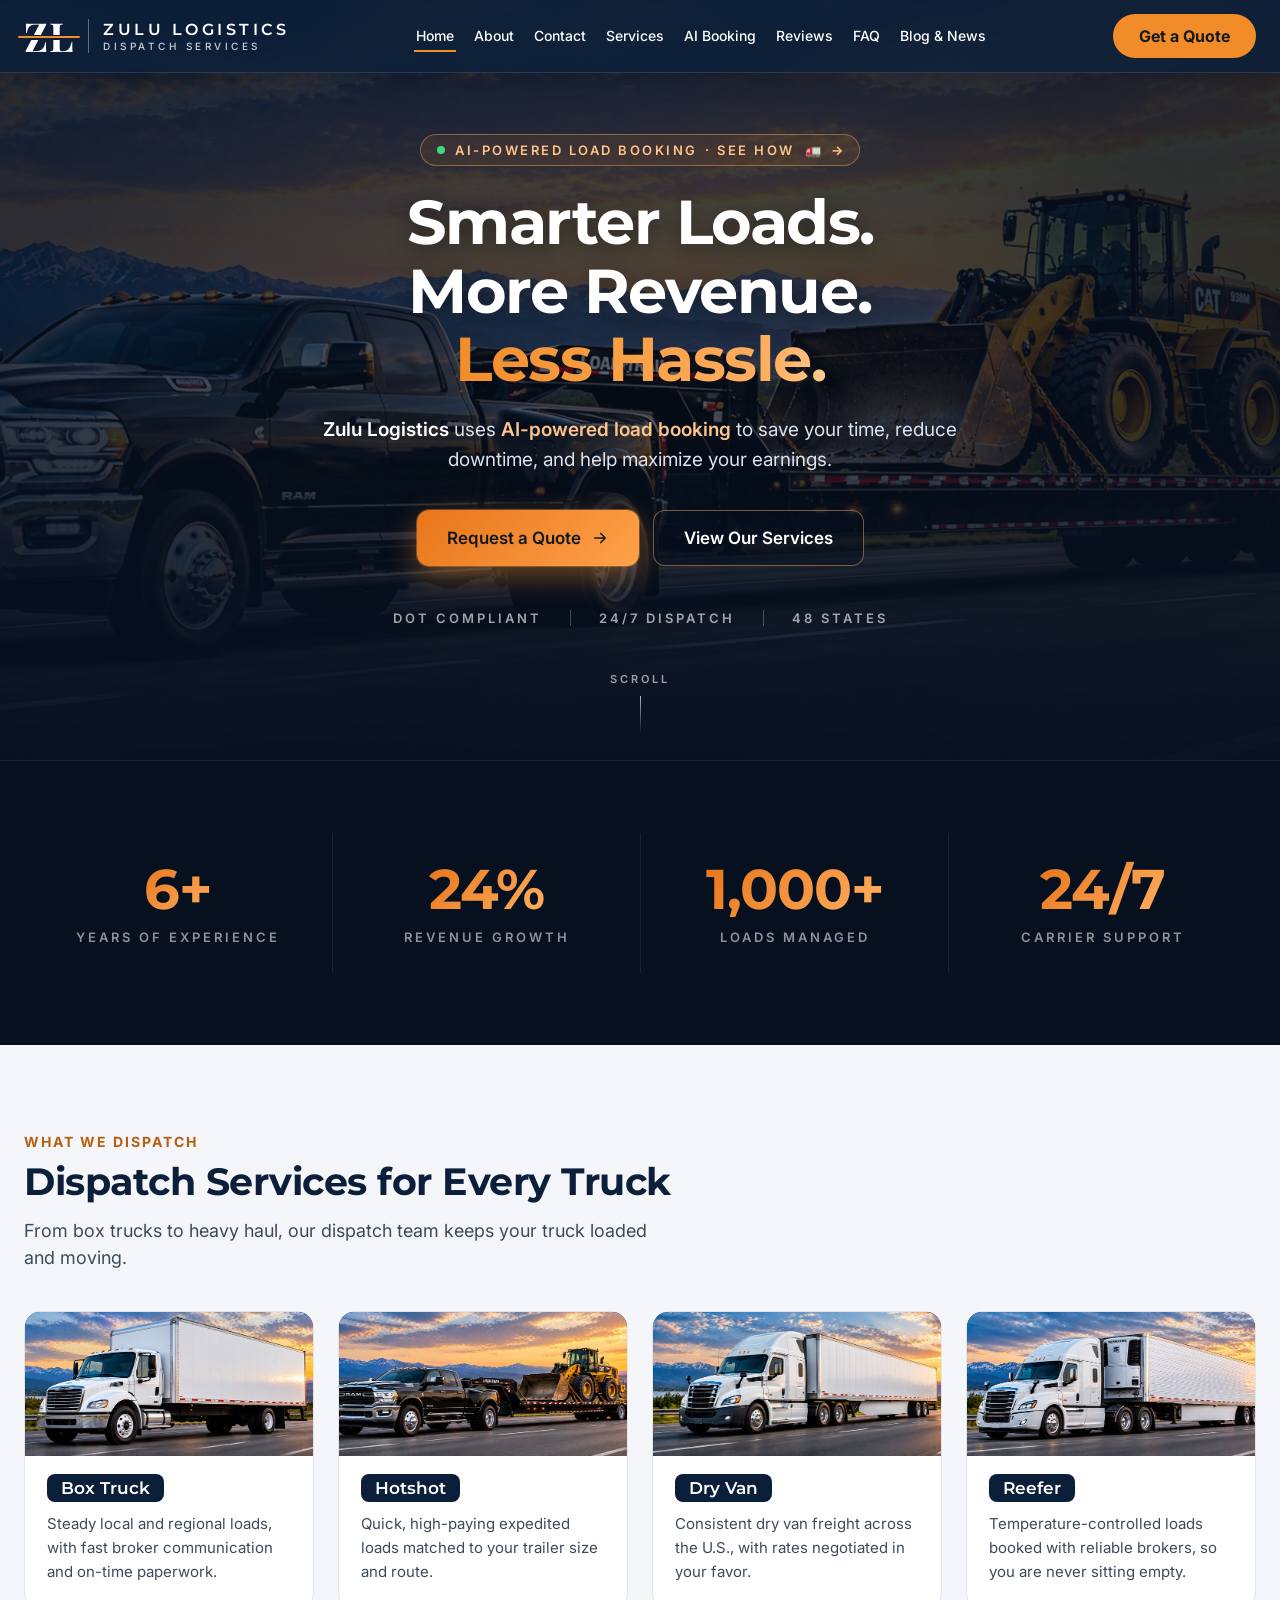
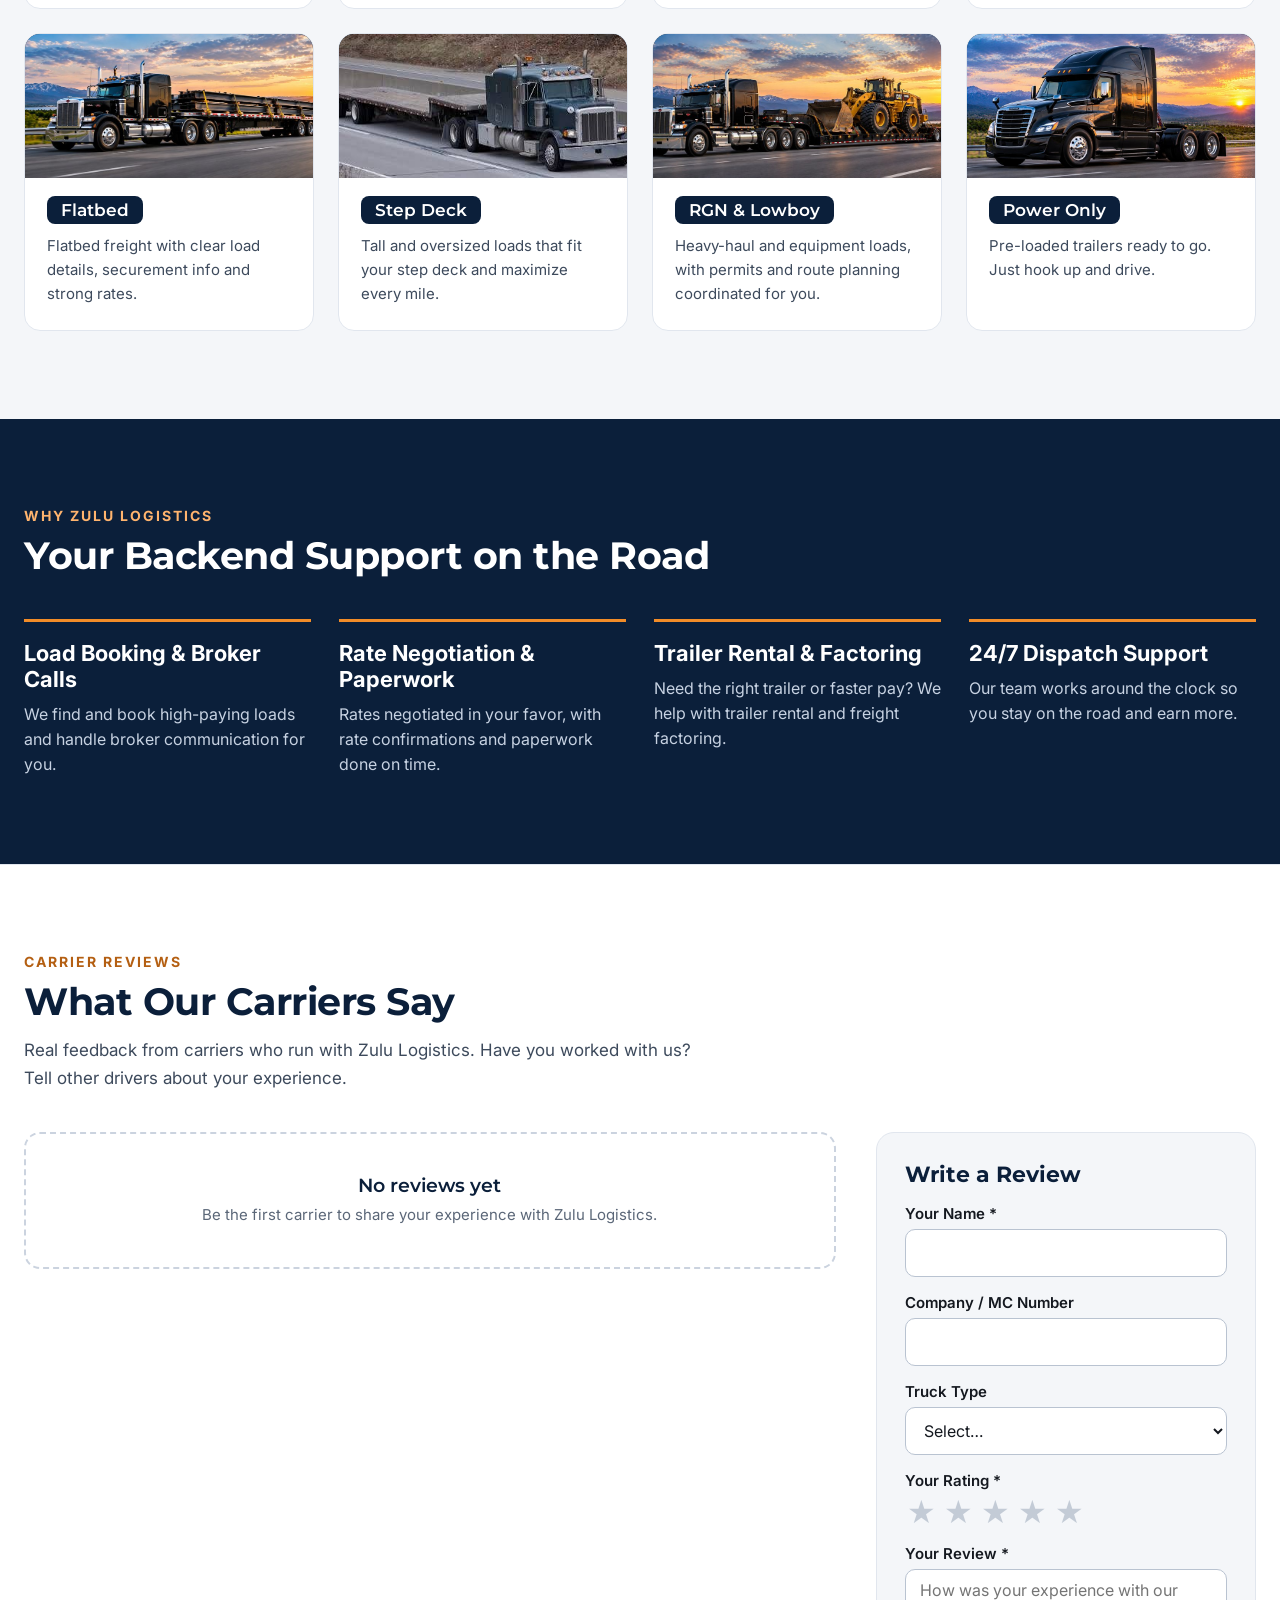
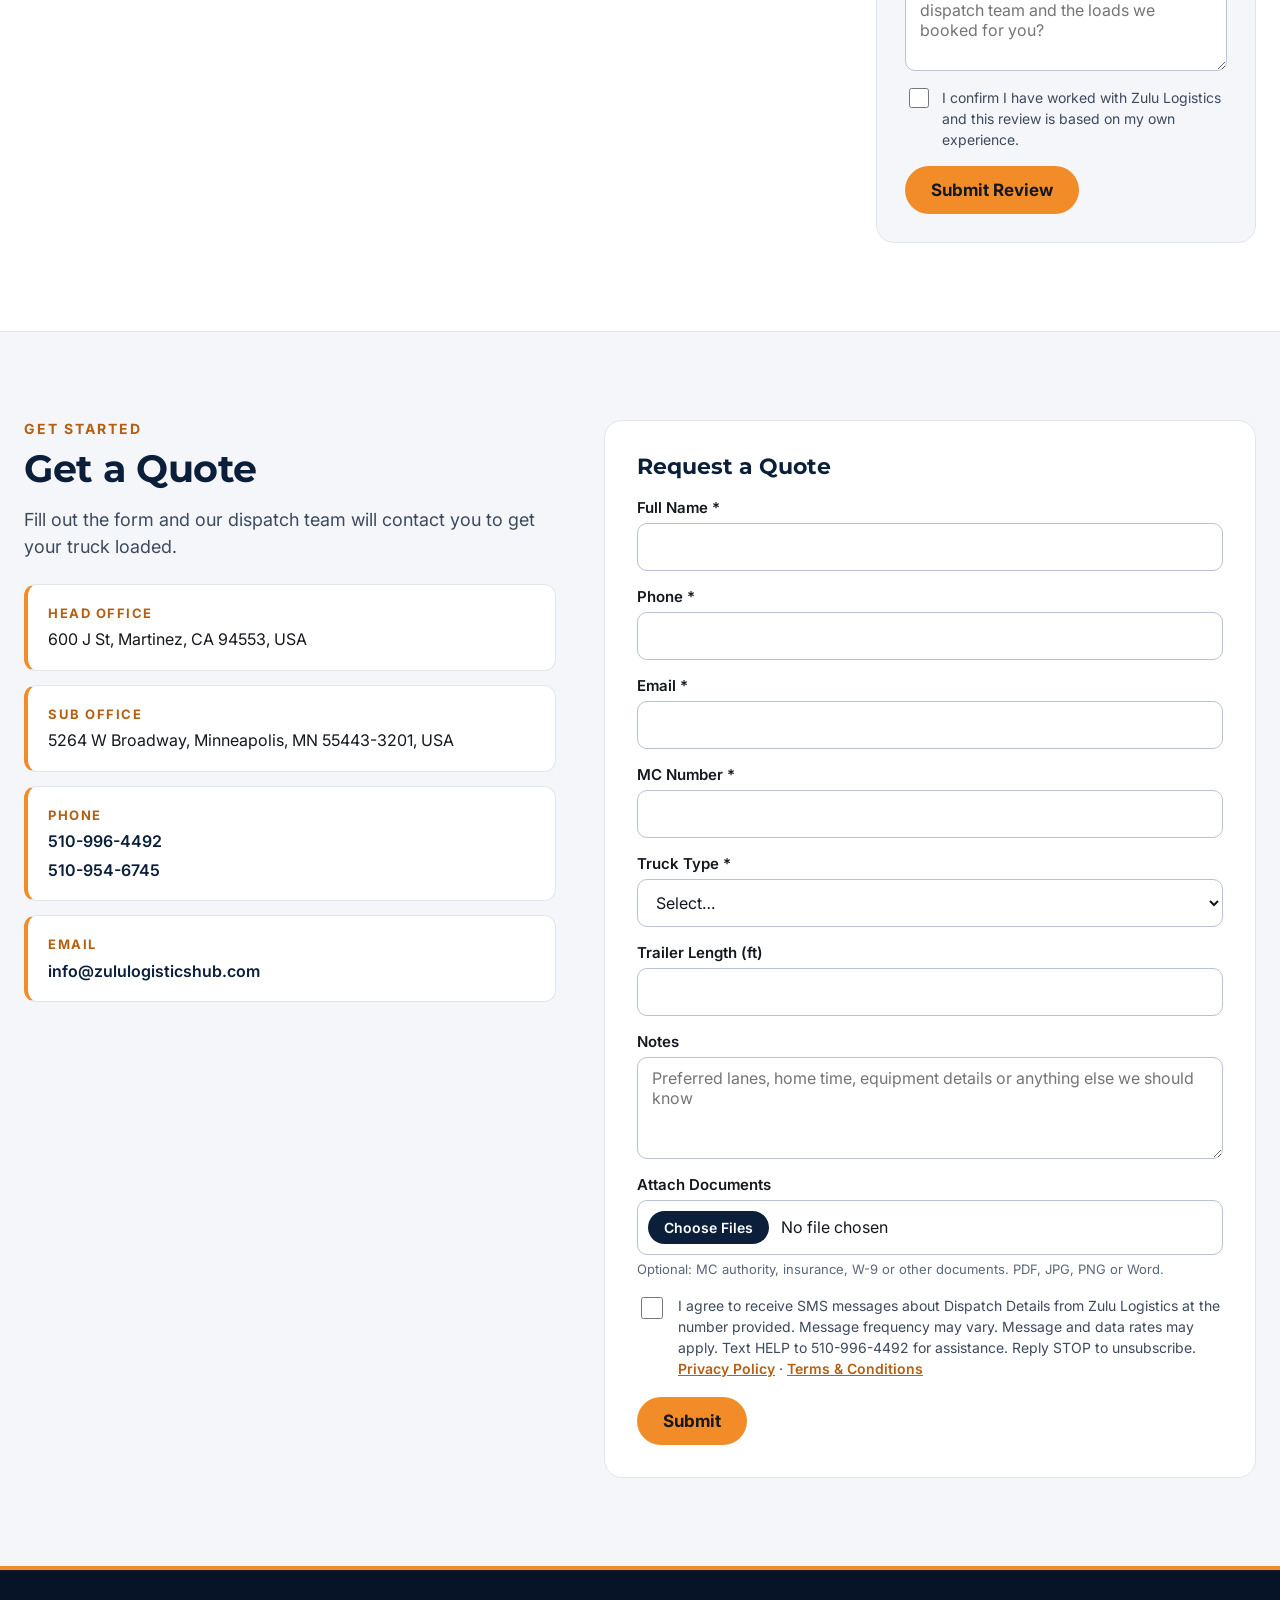
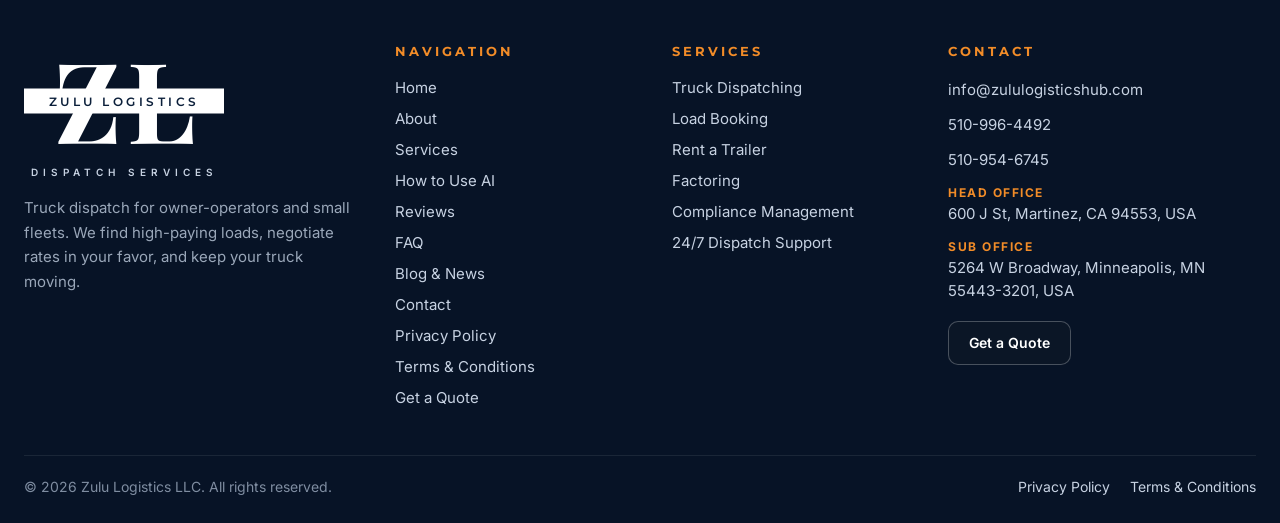
==== commit 8151ce34: "Add files via upload" ====
--- a/index.html
+++ b/index.html
@@ -3,23 +3,23 @@
 <head>
 <meta charset="utf-8">
 <meta name="viewport" content="width=device-width, initial-scale=1">
-<title>Zulu Logistics – AI-Powered Truck Dispatch Services</title>
+<title>Zulu Logistics</title>
 <meta name="description" content="Zulu Logistics – AI-powered truck dispatch for owner-operators and small fleets across 48 states. High-paying loads, fair rates, less hassle.">
-<meta property="og:title" content="Zulu Logistics – AI-Powered Truck Dispatch Services">
+<meta property="og:title" content="Zulu Logistics">
 <meta property="og:description" content="Zulu Logistics – AI-powered truck dispatch for owner-operators and small fleets across 48 states. High-paying loads, fair rates, less hassle.">
-<meta property="og:image" content="https://zululogisticshub.com/hero-hotshot.jpg">
+<meta property="og:image" content="https://zululogisticshub.com/assets/img/hero-hotshot.jpg">
 <meta property="og:type" content="website">
 <link rel="icon" type="image/svg+xml" href="data:image/svg+xml,%3Csvg xmlns=%27http://www.w3.org/2000/svg%27 viewBox=%270 0 64 64%27%3E%3Crect width=%2764%27 height=%2764%27 rx=%2714%27 fill=%27%230B1F3A%27/%3E%3Ctext x=%2731%27 y=%2744%27 text-anchor=%27middle%27 font-family=%27Georgia,serif%27 font-weight=%27700%27 font-size=%2734%27 letter-spacing=%27-3%27 fill=%27white%27%3EZL%3C/text%3E%3Crect x=%2710%27 y=%2731%27 width=%2744%27 height=%273%27 rx=%271.5%27 fill=%27%23F28C28%27/%3E%3C/svg%3E">
 <link rel="preconnect" href="https://fonts.googleapis.com">
 <link rel="preconnect" href="https://fonts.gstatic.com" crossorigin>
 <link href="https://fonts.googleapis.com/css2?family=Inter:wght@400;500;600;700&amp;family=Montserrat:wght@600;700;800&amp;family=Playfair+Display:wght@600;700&amp;display=swap" rel="stylesheet">
-<link rel="stylesheet" href="style.css">
+<link rel="stylesheet" href="/style.css">
 </head>
 <body>
 <div style="font-family: 'Inter', sans-serif; color: #14181F; background: #F4F6F9; min-width: 0;">
 <header class="zl-header" style="color: #FFFFFF;">
 <div class="zl-header-inner" style="max-width: 1240px; margin: 0 auto; padding: 14px 24px; display: flex; align-items: center; justify-content: space-between; gap: 16px; flex-wrap: wrap;">
-<a href="index.html" aria-label="Zulu Logistics – Dispatch Services, home" class="zl-brand" style="display: flex; align-items: center; gap: 14px; text-decoration: none; color: #FFFFFF;">
+<a href="/" aria-label="Zulu Logistics – Dispatch Services, home" class="zl-brand" style="display: flex; align-items: center; gap: 14px; text-decoration: none; color: #FFFFFF;">
 <span class="zl-mono" aria-hidden="true"><span class="zl-mono-text">ZL</span><span class="zl-mono-band"></span></span>
 <span class="zl-brand-rule" aria-hidden="true"></span>
 <span style="display: flex; flex-direction: column; gap: 3px; line-height: 1;">
@@ -28,15 +28,14 @@
 </span>
 </a>
 <nav class="zl-nav-links" id="main-nav" aria-label="Main" style="display: flex; gap: 26px; font-weight: 500; font-size: 15px;">
-<a class="zl-nav-btn" href="index.html" aria-current="page">Home</a>
-<a class="zl-nav-btn" href="about.html" >About</a>
-<a class="zl-nav-btn" href="contact.html" >Contact</a>
-<a class="zl-nav-btn" href="services.html" >Services</a>
-<a class="zl-nav-btn" href="ai-booking.html" >AI Booking</a>
+<a class="zl-nav-btn" href="/" aria-current="page">Home</a>
+<a class="zl-nav-btn" href="/about" >About</a>
+<a class="zl-nav-btn" href="/contact" >Contact</a>
+<a class="zl-nav-btn" href="/services" >Services</a>
+<a class="zl-nav-btn" href="/ai-booking" >AI Booking</a>
 <a class="zl-nav-btn" href="#reviews">Reviews</a>
-<a class="zl-nav-btn" href="faq.html" >FAQ</a>
-<a class="zl-nav-btn" href="privacy-policy.html" >Privacy Policy</a>
-<a class="zl-nav-btn" href="terms-conditions.html" >Terms &amp; Conditions</a>
+<a class="zl-nav-btn" href="/faq" >FAQ</a>
+<a class="zl-nav-btn" href="/blog" >Blog &amp; News</a>
 </nav>
 <a class="zl-btn zl-btn-primary zl-head-cta" href="#quote" style="min-height: 44px; font-size: 16px;">Get a Quote</a>
 <button type="button" class="zl-menu-btn" aria-expanded="false" aria-controls="main-nav" aria-label="Menu"><span></span><span></span><span></span></button>
@@ -45,19 +44,19 @@
 <main>
 <section id="top" style="position: relative; background: #0B1F3A;">
 <div class="zl-stage">
-<img class="zl-slide s1" src="hero-hotshot.jpg" alt="Pickup truck towing a gooseneck trailer with a CAT wheel loader at sunset">
-<img class="zl-slide s2" src="hero-rgn.jpg" alt="Black semi truck hauling a CAT loader on an RGN trailer">
-<img class="zl-slide s3" src="hero-dry-van.jpg" alt="White semi truck with a dry van trailer on the highway">
-<img class="zl-slide s4" src="hero-flatbed.jpg" alt="Black semi truck with a flatbed trailer loaded with steel beams">
+<img class="zl-slide s1" src="/hero-hotshot.jpg" alt="Pickup truck towing a gooseneck trailer with a CAT wheel loader at sunset">
+<img class="zl-slide s2" src="/hero-rgn.jpg" alt="Black semi truck hauling a CAT loader on an RGN trailer">
+<img class="zl-slide s3" src="/hero-dry-van.jpg" alt="White semi truck with a dry van trailer on the highway">
+<img class="zl-slide s4" src="/hero-flatbed.jpg" alt="Black semi truck with a flatbed trailer loaded with steel beams">
 <div class="zl-shade"></div>
 <div class="zl-hero-copy" style="justify-content: center; text-align: center;">
 <div style="width: 100%; max-width: 900px; margin: 0 auto; padding: 0 20px; color: #FFFFFF; box-sizing: border-box;">
-<a href="ai-booking.html" class="zl-kicker zl-kicker-link" style="text-decoration: none; display: inline-flex; align-items: center; gap: 10px; margin: 0 0 22px; padding: 7px 16px; border: 1px solid rgba(255,180,110,.4); border-radius: 999px; background: rgba(242,140,40,.1); font-weight: 600; font-size: 13px; letter-spacing: 2.5px; color: #FFC48A;"><span class="zl-live-dot" aria-hidden="true"></span>AI-POWERED LOAD BOOKING<span class="zl-kicker-more">&nbsp;· SEE HOW</span> <span aria-hidden="true" style="letter-spacing: 0;">🚛</span> <span aria-hidden="true" style="letter-spacing: 0; font-weight: 700;">→</span></a><br>
+<a href="/ai-booking" class="zl-kicker zl-kicker-link" style="text-decoration: none; display: inline-flex; align-items: center; gap: 10px; margin: 0 0 22px; padding: 7px 16px; border: 1px solid rgba(255,180,110,.4); border-radius: 999px; background: rgba(242,140,40,.1); font-weight: 600; font-size: 13px; letter-spacing: 2.5px; color: #FFC48A;"><span class="zl-live-dot" aria-hidden="true"></span>AI-POWERED LOAD BOOKING<span class="zl-kicker-more">&nbsp;· SEE HOW</span> <span aria-hidden="true" style="letter-spacing: 0;">🚛</span> <span aria-hidden="true" style="letter-spacing: 0; font-weight: 700;">→</span></a><br>
 <h1 class="zl-hero-title" style="margin: 0; font-family: 'Montserrat', sans-serif; font-weight: 700; font-size: 62px; line-height: 1.1; letter-spacing: -1.5px; text-shadow: 0 4px 24px rgba(0,0,0,.45);"><span class="zl-word w1">Smarter Loads.</span> <span class="zl-word w2">More Revenue.</span><br><span class="zl-word w3 zl-shine">Less Hassle.</span></h1>
 <p class="zl-word w4" style="margin: 22px auto 34px; max-width: 640px; font-size: 19px; line-height: 1.6; color: #DCE3EE;"><strong style="color: #FFFFFF; font-weight: 600;">Zulu Logistics</strong> uses <span style="color: #FFC48A; font-weight: 600;">AI-powered load booking</span> to save your time, reduce downtime, and help maximize your earnings.</p>
 <div style="display: flex; gap: 14px; flex-wrap: wrap; justify-content: center;">
 <a class="zl-cta zl-cta-main" href="#quote">Request a Quote <svg aria-hidden="true" width="18" height="18" viewBox="0 0 24 24" fill="none" stroke="currentColor" stroke-width="2.2" stroke-linecap="round" stroke-linejoin="round"><path d="M5 12h14M13 6l6 6-6 6"></path></svg></a>
-<a class="zl-cta zl-cta-alt" href="services.html">View Our Services</a>
+<a class="zl-cta zl-cta-alt" href="/services">View Our Services</a>
 </div>
 <ul class="zl-trust">
 <li>DOT COMPLIANT</li>
@@ -86,7 +85,7 @@
 <div style="display: grid; grid-template-columns: repeat(auto-fill, minmax(260px, 1fr)); gap: 24px;">
 <div class="zl-card" style="background: #FFFFFF; border-radius: 16px; overflow: hidden; display: flex; flex-direction: column; border: 1px solid #E1E6EE;">
 <div style="aspect-ratio: 2 / 1; overflow: hidden; background: #0B1F3A;">
-<img class="zl-card-img" src="box-truck.jpg" alt="Box Truck truck" loading="lazy" style="width: 100%; height: 100%; object-fit: cover; object-position: 35% center; display: block;">
+<img class="zl-card-img" src="/box-truck.jpg" alt="Box Truck truck" loading="lazy" style="width: 100%; height: 100%; object-fit: cover; object-position: 35% center; display: block;">
 </div>
 <div style="padding: 18px 22px 24px; display: flex; flex-direction: column; gap: 10px;">
 <h3 class="zl-card-tag" style="align-self: flex-start; margin: 0; padding: 4px 14px; border-radius: 8px; background: #0B1F3A; color: #FFFFFF; font-family: 'Montserrat', sans-serif; font-weight: 600; font-size: 17px;">Box Truck</h3>
@@ -95,7 +94,7 @@
 </div>
 <div class="zl-card" style="background: #FFFFFF; border-radius: 16px; overflow: hidden; display: flex; flex-direction: column; border: 1px solid #E1E6EE;">
 <div style="aspect-ratio: 2 / 1; overflow: hidden; background: #0B1F3A;">
-<img class="zl-card-img" src="hotshot.jpg" alt="Hotshot truck" loading="lazy" style="width: 100%; height: 100%; object-fit: cover; object-position: 30% center; display: block;">
+<img class="zl-card-img" src="/hotshot.jpg" alt="Hotshot truck" loading="lazy" style="width: 100%; height: 100%; object-fit: cover; object-position: 30% center; display: block;">
 </div>
 <div style="padding: 18px 22px 24px; display: flex; flex-direction: column; gap: 10px;">
 <h3 class="zl-card-tag" style="align-self: flex-start; margin: 0; padding: 4px 14px; border-radius: 8px; background: #0B1F3A; color: #FFFFFF; font-family: 'Montserrat', sans-serif; font-weight: 600; font-size: 17px;">Hotshot</h3>
@@ -104,7 +103,7 @@
 </div>
 <div class="zl-card" style="background: #FFFFFF; border-radius: 16px; overflow: hidden; display: flex; flex-direction: column; border: 1px solid #E1E6EE;">
 <div style="aspect-ratio: 2 / 1; overflow: hidden; background: #0B1F3A;">
-<img class="zl-card-img" src="dry-van.jpg" alt="Dry Van truck" loading="lazy" style="width: 100%; height: 100%; object-fit: cover; object-position: 35% center; display: block;">
+<img class="zl-card-img" src="/dry-van.jpg" alt="Dry Van truck" loading="lazy" style="width: 100%; height: 100%; object-fit: cover; object-position: 35% center; display: block;">
 </div>
 <div style="padding: 18px 22px 24px; display: flex; flex-direction: column; gap: 10px;">
 <h3 class="zl-card-tag" style="align-self: flex-start; margin: 0; padding: 4px 14px; border-radius: 8px; background: #0B1F3A; color: #FFFFFF; font-family: 'Montserrat', sans-serif; font-weight: 600; font-size: 17px;">Dry Van</h3>
@@ -113,7 +112,7 @@
 </div>
 <div class="zl-card" style="background: #FFFFFF; border-radius: 16px; overflow: hidden; display: flex; flex-direction: column; border: 1px solid #E1E6EE;">
 <div style="aspect-ratio: 2 / 1; overflow: hidden; background: #0B1F3A;">
-<img class="zl-card-img" src="reefer.jpg" alt="Reefer truck" loading="lazy" style="width: 100%; height: 100%; object-fit: cover; object-position: 30% center; display: block;">
+<img class="zl-card-img" src="/reefer.jpg" alt="Reefer truck" loading="lazy" style="width: 100%; height: 100%; object-fit: cover; object-position: 30% center; display: block;">
 </div>
 <div style="padding: 18px 22px 24px; display: flex; flex-direction: column; gap: 10px;">
 <h3 class="zl-card-tag" style="align-self: flex-start; margin: 0; padding: 4px 14px; border-radius: 8px; background: #0B1F3A; color: #FFFFFF; font-family: 'Montserrat', sans-serif; font-weight: 600; font-size: 17px;">Reefer</h3>
@@ -122,7 +121,7 @@
 </div>
 <div class="zl-card" style="background: #FFFFFF; border-radius: 16px; overflow: hidden; display: flex; flex-direction: column; border: 1px solid #E1E6EE;">
 <div style="aspect-ratio: 2 / 1; overflow: hidden; background: #0B1F3A;">
-<img class="zl-card-img" src="flatbed.jpg" alt="Flatbed truck" loading="lazy" style="width: 100%; height: 100%; object-fit: cover; object-position: 35% center; display: block;">
+<img class="zl-card-img" src="/flatbed.jpg" alt="Flatbed truck" loading="lazy" style="width: 100%; height: 100%; object-fit: cover; object-position: 35% center; display: block;">
 </div>
 <div style="padding: 18px 22px 24px; display: flex; flex-direction: column; gap: 10px;">
 <h3 class="zl-card-tag" style="align-self: flex-start; margin: 0; padding: 4px 14px; border-radius: 8px; background: #0B1F3A; color: #FFFFFF; font-family: 'Montserrat', sans-serif; font-weight: 600; font-size: 17px;">Flatbed</h3>
@@ -131,7 +130,7 @@
 </div>
 <div class="zl-card" style="background: #FFFFFF; border-radius: 16px; overflow: hidden; display: flex; flex-direction: column; border: 1px solid #E1E6EE;">
 <div style="aspect-ratio: 2 / 1; overflow: hidden; background: #0B1F3A;">
-<img class="zl-card-img" src="step-deck.jpg" alt="Step Deck truck" loading="lazy" style="width: 100%; height: 100%; object-fit: cover; object-position: 60% center; display: block;">
+<img class="zl-card-img" src="/step-deck.jpg" alt="Step Deck truck" loading="lazy" style="width: 100%; height: 100%; object-fit: cover; object-position: 60% center; display: block;">
 </div>
 <div style="padding: 18px 22px 24px; display: flex; flex-direction: column; gap: 10px;">
 <h3 class="zl-card-tag" style="align-self: flex-start; margin: 0; padding: 4px 14px; border-radius: 8px; background: #0B1F3A; color: #FFFFFF; font-family: 'Montserrat', sans-serif; font-weight: 600; font-size: 17px;">Step Deck</h3>
@@ -140,7 +139,7 @@
 </div>
 <div class="zl-card" style="background: #FFFFFF; border-radius: 16px; overflow: hidden; display: flex; flex-direction: column; border: 1px solid #E1E6EE;">
 <div style="aspect-ratio: 2 / 1; overflow: hidden; background: #0B1F3A;">
-<img class="zl-card-img" src="rgn-lowboy.jpg" alt="RGN &amp; Lowboy truck" loading="lazy" style="width: 100%; height: 100%; object-fit: cover; object-position: 35% center; display: block;">
+<img class="zl-card-img" src="/rgn-lowboy.jpg" alt="RGN &amp; Lowboy truck" loading="lazy" style="width: 100%; height: 100%; object-fit: cover; object-position: 35% center; display: block;">
 </div>
 <div style="padding: 18px 22px 24px; display: flex; flex-direction: column; gap: 10px;">
 <h3 class="zl-card-tag" style="align-self: flex-start; margin: 0; padding: 4px 14px; border-radius: 8px; background: #0B1F3A; color: #FFFFFF; font-family: 'Montserrat', sans-serif; font-weight: 600; font-size: 17px;">RGN &amp; Lowboy</h3>
@@ -149,7 +148,7 @@
 </div>
 <div class="zl-card" style="background: #FFFFFF; border-radius: 16px; overflow: hidden; display: flex; flex-direction: column; border: 1px solid #E1E6EE;">
 <div style="aspect-ratio: 2 / 1; overflow: hidden; background: #0B1F3A;">
-<img class="zl-card-img" src="power-only.jpg" alt="Power Only truck" loading="lazy" style="width: 100%; height: 100%; object-fit: cover; object-position: 40% center; display: block;">
+<img class="zl-card-img" src="/power-only.jpg" alt="Power Only truck" loading="lazy" style="width: 100%; height: 100%; object-fit: cover; object-position: 40% center; display: block;">
 </div>
 <div style="padding: 18px 22px 24px; display: flex; flex-direction: column; gap: 10px;">
 <h3 class="zl-card-tag" style="align-self: flex-start; margin: 0; padding: 4px 14px; border-radius: 8px; background: #0B1F3A; color: #FFFFFF; font-family: 'Montserrat', sans-serif; font-weight: 600; font-size: 17px;">Power Only</h3>
@@ -193,20 +192,20 @@
 <p style="margin: 0 0 40px; max-width: 680px; font-size: 17px; line-height: 1.6; color: #3D4A5C;">Real feedback from carriers who run with Zulu Logistics. Have you worked with us? Tell other drivers about your experience.</p>
 <div style="display: flex; flex-wrap: wrap; gap: 40px; align-items: flex-start;">
 <div style="flex: 999 1 520px; min-width: 0;">
-<div data-no-reviews>
+<div data-no-reviews hidden>
 <div style="padding: 40px 28px; border: 2px dashed #CBD3DF; border-radius: 16px; text-align: center; color: #5B6778;">
 <p style="margin: 0 0 6px; font-family: 'Montserrat', sans-serif; font-weight: 600; font-size: 19px; color: #0B1F3A;">No reviews yet</p>
 <p style="margin: 0; font-size: 15px; line-height: 1.6;">Be the first carrier to share your experience with Zulu Logistics.</p>
 </div>
 </div>
-<div data-review-list style="display: grid; grid-template-columns: repeat(auto-fill, minmax(260px, 1fr)); gap: 18px;"></div>
+<div data-review-list style="display: grid; grid-template-columns: repeat(auto-fill, minmax(260px, 1fr)); gap: 18px;"><div class="zl-skel" aria-hidden="true"></div><div class="zl-skel" aria-hidden="true"></div></div>
 </div>
 <form class="zl-form" data-form="review" style="flex: 1 1 380px; min-width: 0; background: #F4F6F9; border: 1px solid #E1E6EE; border-radius: 18px; padding: 28px; display: flex; flex-direction: column; gap: 16px; box-sizing: border-box;">
 <h3 style="margin: 0; font-family: 'Montserrat', sans-serif; font-weight: 700; font-size: 22px; color: #0B1F3A;">Write a Review</h3>
 <div role="status" hidden data-success style="padding: 16px; border-radius: 12px; background: #E8F5EC; color: #145A2E; font-size: 15px; font-weight: 600;">Thank you for your review! Our team will review it before it appears on the site.</div>
-<label style="display: flex; flex-direction: column; gap: 6px; font-weight: 600; font-size: 15px;">Your Name *<input class="zl-input" type="text" name="name" required="" autocomplete="name"></label>
-<label style="display: flex; flex-direction: column; gap: 6px; font-weight: 600; font-size: 15px;">Company / MC Number<input class="zl-input" type="text" name="company"></label>
-<label style="display: flex; flex-direction: column; gap: 6px; font-weight: 600; font-size: 15px;">Truck Type<select class="zl-input" name="truck">
+<label style="display: flex; flex-direction: column; gap: 6px; font-weight: 600; font-size: 15px;">Your Name *<input class="zl-input" type="text" name="fi-sender-fullName" required="" autocomplete="name"></label>
+<label style="display: flex; flex-direction: column; gap: 6px; font-weight: 600; font-size: 15px;">Company / MC Number<input class="zl-input" type="text" name="fi-text-company"></label>
+<label style="display: flex; flex-direction: column; gap: 6px; font-weight: 600; font-size: 15px;">Truck Type<select class="zl-input" name="fi-select-truckType">
 <option value="">Select…</option>
 <option value="Box Truck">Box Truck</option><option value="Hotshot">Hotshot</option><option value="Dry Van">Dry Van</option><option value="Reefer">Reefer</option><option value="Flatbed">Flatbed</option><option value="Step Deck">Step Deck</option><option value="RGN & Lowboy">RGN &amp; Lowboy</option><option value="Power Only">Power Only</option>
 </select></label>
@@ -216,8 +215,8 @@
 </div>
 <span role="alert" hidden data-rating-error style="font-weight: 500; font-size: 13px; color: #B42318;">Please choose a rating.</span>
 </div>
-<label style="display: flex; flex-direction: column; gap: 6px; font-weight: 600; font-size: 15px;">Your Review *<textarea class="zl-input" name="text" rows="4" required="" placeholder="How was your experience with our dispatch team and the loads we booked for you?" style="resize: vertical;"></textarea></label>
-<label style="display: flex; gap: 10px; align-items: flex-start; font-size: 14px; line-height: 1.5; color: #3D4A5C;"><input type="checkbox" name="confirm" required="" style="width: 20px; height: 20px; margin-top: 1px; flex: none;"><span>I confirm I have worked with Zulu Logistics and this review is based on my own experience.</span></label>
+<label style="display: flex; flex-direction: column; gap: 6px; font-weight: 600; font-size: 15px;">Your Review *<textarea class="zl-input" name="fi-text-review" rows="4" required="" placeholder="How was your experience with our dispatch team and the loads we booked for you?" style="resize: vertical;"></textarea></label>
+<label style="display: flex; gap: 10px; align-items: flex-start; font-size: 14px; line-height: 1.5; color: #3D4A5C;"><input type="checkbox" value="Yes" name="fi-checkbox-confirmedCustomer" required="" style="width: 20px; height: 20px; margin-top: 1px; flex: none;"><span>I confirm I have worked with Zulu Logistics and this review is based on my own experience.</span></label>
 <button type="submit" class="zl-btn zl-btn-primary" style="border: 0; cursor: pointer; align-self: flex-start;">Submit Review</button>
 </form>
 </div>
@@ -241,19 +240,19 @@
 <div role="status" hidden data-success style="padding: 24px; border-radius: 12px; background: #E8F5EC; color: #145A2E; font-size: 18px; font-weight: 600;">Thank you! Our dispatch team will contact you shortly. </div>
 <h3 style="margin: 0; font-family: 'Montserrat', sans-serif; font-weight: 700; font-size: 22px; color: #0B1F3A;">Request a Quote</h3>
 <div style="display: flex; flex-direction: column; gap: 16px;">
-<label style="display: flex; flex-direction: column; gap: 6px; font-weight: 600; font-size: 15px;">Full Name *<input class="zl-input" type="text" name="name" required="" autocomplete="name"></label>
-<label style="display: flex; flex-direction: column; gap: 6px; font-weight: 600; font-size: 15px;">Phone *<input class="zl-input" type="tel" name="phone" required="" autocomplete="tel"></label>
-<label style="display: flex; flex-direction: column; gap: 6px; font-weight: 600; font-size: 15px;">Email *<input class="zl-input" type="email" name="email" required="" autocomplete="email"></label>
-<label style="display: flex; flex-direction: column; gap: 6px; font-weight: 600; font-size: 15px;">MC Number *<input class="zl-input" type="text" name="mc" required=""></label>
-<label style="display: flex; flex-direction: column; gap: 6px; font-weight: 600; font-size: 15px;">Truck Type *<select class="zl-input" name="truck" required="">
+<label style="display: flex; flex-direction: column; gap: 6px; font-weight: 600; font-size: 15px;">Full Name *<input class="zl-input" type="text" name="fi-sender-fullName" required="" autocomplete="name"></label>
+<label style="display: flex; flex-direction: column; gap: 6px; font-weight: 600; font-size: 15px;">Phone *<input class="zl-input" type="tel" name="fi-text-phone" required="" autocomplete="tel"></label>
+<label style="display: flex; flex-direction: column; gap: 6px; font-weight: 600; font-size: 15px;">Email *<input class="zl-input" type="email" name="fi-sender-email" required="" autocomplete="email"></label>
+<label style="display: flex; flex-direction: column; gap: 6px; font-weight: 600; font-size: 15px;">MC Number *<input class="zl-input" type="text" name="fi-text-mcNumber" required=""></label>
+<label style="display: flex; flex-direction: column; gap: 6px; font-weight: 600; font-size: 15px;">Truck Type *<select class="zl-input" name="fi-select-truckType" required="">
 <option value="">Select…</option>
 <option value="Box Truck">Box Truck</option><option value="Hotshot">Hotshot</option><option value="Dry Van">Dry Van</option><option value="Reefer">Reefer</option><option value="Flatbed">Flatbed</option><option value="Step Deck">Step Deck</option><option value="RGN & Lowboy">RGN &amp; Lowboy</option><option value="Power Only">Power Only</option>
 </select></label>
-<label style="display: flex; flex-direction: column; gap: 6px; font-weight: 600; font-size: 15px;">Trailer Length (ft)<input class="zl-input" type="number" name="length" min="0"></label>
-<label style="display: flex; flex-direction: column; gap: 6px; font-weight: 600; font-size: 15px;">Notes<textarea class="zl-input" name="notes" rows="4" placeholder="Preferred lanes, home time, equipment details or anything else we should know" style="resize: vertical;"></textarea></label>
-<label style="display: flex; flex-direction: column; gap: 6px; font-weight: 600; font-size: 15px;">Attach Documents<input class="zl-input zl-file" type="file" name="documents" multiple="" accept=".pdf,.jpg,.jpeg,.png,.doc,.docx"><span style="font-weight: 400; font-size: 13px; color: #5B6778;">Optional: MC authority, insurance, W-9 or other documents. PDF, JPG, PNG or Word.</span></label>
-</div>
-<label style="display: flex; gap: 12px; align-items: flex-start; font-size: 14px; line-height: 1.5; color: #3D4A5C;"><input type="checkbox" name="sms" style="width: 22px; height: 22px; margin-top: 2px; flex: none;"><span>I agree to receive SMS messages about Dispatch Details from Zulu Logistics at the number provided. Message frequency may vary. Message and data rates may apply. Text HELP to 510-996-4492 for assistance. Reply STOP to unsubscribe. <a href="privacy-policy.html" class="zl-txt-link">Privacy Policy</a> · <a href="terms-conditions.html" class="zl-txt-link">Terms &amp; Conditions</a></span></label>
+<label style="display: flex; flex-direction: column; gap: 6px; font-weight: 600; font-size: 15px;">Trailer Length (ft)<input class="zl-input" type="number" name="fi-text-trailerLength" min="0"></label>
+<label style="display: flex; flex-direction: column; gap: 6px; font-weight: 600; font-size: 15px;">Notes<textarea class="zl-input" name="fi-text-notes" rows="4" placeholder="Preferred lanes, home time, equipment details or anything else we should know" style="resize: vertical;"></textarea></label>
+<label style="display: flex; flex-direction: column; gap: 6px; font-weight: 600; font-size: 15px;">Attach Documents<input class="zl-input zl-file" type="file" name="fi-file-documents[]" multiple="" accept=".pdf,.jpg,.jpeg,.png,.doc,.docx"><span style="font-weight: 400; font-size: 13px; color: #5B6778;">Optional: MC authority, insurance, W-9 or other documents. PDF, JPG, PNG or Word.</span></label>
+</div>
+<label style="display: flex; gap: 12px; align-items: flex-start; font-size: 14px; line-height: 1.5; color: #3D4A5C;"><input type="checkbox" value="Yes" name="fi-checkbox-smsConsent" style="width: 22px; height: 22px; margin-top: 2px; flex: none;"><span>I agree to receive SMS messages about Dispatch Details from Zulu Logistics at the number provided. Message frequency may vary. Message and data rates may apply. Text HELP to 510-996-4492 for assistance. Reply STOP to unsubscribe. <a href="/privacy-policy" class="zl-txt-link">Privacy Policy</a> · <a href="/terms-conditions" class="zl-txt-link">Terms &amp; Conditions</a></span></label>
 <button type="submit" class="zl-btn zl-btn-primary" style="border: 0; cursor: pointer; align-self: flex-start;">Submit</button>
 </form>
 </div>
@@ -263,7 +262,7 @@
 <footer id="contact" style="background: #050C18; color: #FFFFFF; padding: 72px 24px 28px; border-top: 1px solid rgba(255,255,255,.06);">
 <div class="zl-foot-grid" style="max-width: 1240px; margin: 0 auto;">
 <div style="display: flex; flex-direction: column; gap: 18px;">
-<a href="index.html" aria-label="Zulu Logistics – Dispatch Services, home" style="display: inline-flex; flex-direction: column; align-items: center; gap: 12px; align-self: flex-start; width: 200px; text-decoration: none; color: #FFFFFF;">
+<a href="/" aria-label="Zulu Logistics – Dispatch Services, home" style="display: inline-flex; flex-direction: column; align-items: center; gap: 12px; align-self: flex-start; width: 200px; text-decoration: none; color: #FFFFFF;">
 <span class="zl-logo-full" aria-hidden="true"><span class="zl-logo-zl">ZL</span><span class="zl-logo-band">ZULU LOGISTICS</span></span>
 <span aria-hidden="true" style="font-size: 10px; font-weight: 600; letter-spacing: 5px; color: #C7D2E2;">DISPATCH SERVICES</span>
 </a>
@@ -271,23 +270,26 @@
 </div>
 <nav aria-label="Footer" style="display: flex; flex-direction: column; gap: 12px; align-items: flex-start;">
 <p class="zl-foot-h">NAVIGATION</p>
-<a class="zl-foot-link" href="index.html">Home</a>
-<a class="zl-foot-link" href="about.html">About</a>
-<a class="zl-foot-link" href="services.html">Services</a>
-<a class="zl-foot-link" href="ai-booking.html">How to Use AI</a>
+<a class="zl-foot-link" href="/">Home</a>
+<a class="zl-foot-link" href="/about">About</a>
+<a class="zl-foot-link" href="/services">Services</a>
+<a class="zl-foot-link" href="/ai-booking">How to Use AI</a>
 <a class="zl-foot-link" href="#reviews">Reviews</a>
-<a class="zl-foot-link" href="faq.html">FAQ</a>
-<a class="zl-foot-link" href="contact.html">Contact</a>
+<a class="zl-foot-link" href="/faq">FAQ</a>
+<a class="zl-foot-link" href="/blog">Blog &amp; News</a>
+<a class="zl-foot-link" href="/contact">Contact</a>
+<a class="zl-foot-link" href="/privacy-policy">Privacy Policy</a>
+<a class="zl-foot-link" href="/terms-conditions">Terms &amp; Conditions</a>
 <a class="zl-foot-link" href="#quote">Get a Quote</a>
 </nav>
 <div style="display: flex; flex-direction: column; gap: 12px; align-items: flex-start;">
 <p class="zl-foot-h">SERVICES</p>
-<a class="zl-foot-link" href="services.html">Truck Dispatching</a>
-<a class="zl-foot-link" href="services.html">Load Booking</a>
-<a class="zl-foot-link" href="services.html">Rent a Trailer</a>
-<a class="zl-foot-link" href="services.html">Factoring</a>
-<a class="zl-foot-link" href="services.html">Compliance Management</a>
-<a class="zl-foot-link" href="services.html">24/7 Dispatch Support</a>
+<a class="zl-foot-link" href="/services">Truck Dispatching</a>
+<a class="zl-foot-link" href="/services">Load Booking</a>
+<a class="zl-foot-link" href="/services">Rent a Trailer</a>
+<a class="zl-foot-link" href="/services">Factoring</a>
+<a class="zl-foot-link" href="/services">Compliance Management</a>
+<a class="zl-foot-link" href="/services">24/7 Dispatch Support</a>
 </div>
 <div style="display: flex; flex-direction: column; gap: 12px; align-items: flex-start; font-size: 15px; line-height: 1.55; color: #C7D2E2;">
 <p class="zl-foot-h">CONTACT</p>
@@ -301,10 +303,10 @@
 </div>
 <div style="max-width: 1240px; margin: 48px auto 0; padding-top: 22px; border-top: 1px solid rgba(255,255,255,.08); display: flex; flex-wrap: wrap; gap: 12px 24px; justify-content: space-between; font-size: 14px; color: #7F8DA1;">
 <span>© 2026 Zulu Logistics LLC. All rights reserved.</span>
-<span style="display: flex; gap: 20px;"><a class="zl-foot-link" href="privacy-policy.html" style="font-size: 14px;">Privacy Policy</a><a class="zl-foot-link" href="terms-conditions.html" style="font-size: 14px;">Terms &amp; Conditions</a></span>
+<span style="display: flex; gap: 20px;"><a class="zl-foot-link" href="/privacy-policy" style="font-size: 14px;">Privacy Policy</a><a class="zl-foot-link" href="/terms-conditions" style="font-size: 14px;">Terms &amp; Conditions</a></span>
 </div>
 </footer>
 </div>
-<script src="main.js"></script>
+<script src="/main.js"></script>
 </body>
 </html>
--- a/style.css
+++ b/style.css
@@ -87,7 +87,7 @@
 .zl-kicker-link:hover{background:rgba(242,140,40,.22) !important;border-color:#F28C28 !important;color:#FFFFFF !important}
 .zl-live-dot{width:8px;height:8px;border-radius:50%;background:#3DDC84;box-shadow:0 0 0 0 rgba(61,220,132,.6);animation:zlPulse 1.8s ease-out infinite}
 @keyframes zlPulse{0%{box-shadow:0 0 0 0 rgba(61,220,132,.6)}100%{box-shadow:0 0 0 10px rgba(61,220,132,0)}}
-@media (max-width:1320px) and (min-width:761px){.zl-nav-links{gap:16px !important;font-size:14px !important}}
+@media (max-width:1320px) and (min-width:1101px){.zl-nav-links{gap:16px !important;font-size:14px !important}}
 .zl-kicker-more{margin-left:-8px}
 .zl-menu-btn{display:none;flex-direction:column;justify-content:center;gap:5px;width:40px;height:40px;padding:0 9px;border:1px solid rgba(255,255,255,.3);border-radius:10px;background:transparent;cursor:pointer}
 .zl-menu-btn span{display:block;height:2px;border-radius:2px;background:#FFFFFF;transition:transform .25s ease,opacity .25s ease}
@@ -109,6 +109,18 @@
 .zl-logo-full{position:relative;display:flex;align-items:center;justify-content:center;width:200px}
 .zl-logo-zl{font-family:'Playfair Display',Georgia,serif;font-weight:700;font-size:112px;line-height:1;letter-spacing:6px;padding-left:6px}
 .zl-logo-band{position:absolute;left:0;right:0;top:53%;transform:translateY(-50%);padding:5px 0;background:#FFFFFF;color:#0B1F3A;text-align:center;font-family:'Montserrat',sans-serif;font-weight:600;font-size:12px;letter-spacing:3.5px;white-space:nowrap}
+@media (max-width:1100px){
+.zl-header{background:rgba(11,31,58,.96);box-shadow:0 6px 18px rgba(0,0,0,.25)}
+.zl-header-inner{flex-wrap:wrap}
+.zl-brand{margin-right:auto}
+.zl-menu-btn{display:inline-flex !important}
+.zl-nav-links{display:none !important}
+.zl-header.menu-open .zl-nav-links{display:flex !important;order:3;width:100%;flex-direction:column;gap:0 !important;padding:6px 0 10px;font-size:16px !important}
+.zl-header.menu-open .zl-nav-btn{text-align:left;padding:12px 4px;border-bottom:1px solid rgba(255,255,255,.08)}
+.zl-nav-btn[aria-current="page"]{color:#FFB46E !important;border-bottom-color:rgba(255,255,255,.08)}
+.zl-header.on-light,.zl-header.on-light a:not(.zl-btn),.zl-header.on-light .zl-nav-btn,.zl-header.on-light .zl-mono,.zl-header.on-light .zl-brand-name{color:#FFFFFF !important}
+.zl-header.on-light .zl-tagline{color:#C7D2E2 !important}
+}
 @media (max-width:760px){.zl-mono-text{font-size:34px}.zl-brand-name{font-size:14px;letter-spacing:2.5px}.zl-brand-rule{height:28px}}
 .zl-faq-item{background:#FFFFFF;border:1px solid #E1E6EE;border-left:4px solid #F28C28;border-radius:12px;padding:20px 22px}
 .zl-faq{background:#FFFFFF;border:1px solid #E1E6EE;border-radius:14px;padding:0 22px}
@@ -150,3 +162,18 @@
 .zl-kicker-more{display:none}
 }
 @media (prefers-reduced-motion:reduce){.zl-header{transition:none}.zl-word,.zl-shine,.zl-live-dot{animation:none}.zl-hero-copy,.zl-scroll-line{animation:none}.zl-slide{animation:none}}
+
+.zl-header{background:rgba(11,31,58,.78) !important;-webkit-backdrop-filter:blur(12px);backdrop-filter:blur(12px);border-bottom:1px solid rgba(255,255,255,.12);box-shadow:0 6px 24px rgba(0,0,0,.18)}
+.zl-header.is-scrolled{background:rgba(11,31,58,.94) !important}
+footer#contact{border-top:4px solid #F28C28 !important;background:#071326 !important;box-shadow:inset 0 1px 0 rgba(255,255,255,.04)}
+.zl-skel{min-height:190px;border-radius:16px;background:linear-gradient(100deg,#EEF2F7 30%,#F8FAFC 50%,#EEF2F7 70%);background-size:300% 100%;animation:zlSkel 1.4s ease-in-out infinite}
+.zl-skel-tall{min-height:340px}
+@keyframes zlSkel{from{background-position:100% 0}to{background-position:0 0}}
+.zl-tab{padding:9px 18px;border-radius:999px;border:1px solid #CBD3DF;background:#FFFFFF;color:#0B1F3A;font:600 14px 'Inter',sans-serif;cursor:pointer}
+.zl-tab[aria-pressed="true"]{background:#0B1F3A;border-color:#0B1F3A;color:#FFFFFF}
+.zl-post-card{display:flex;flex-direction:column;background:#FFFFFF;border:1px solid #E1E6EE;border-radius:16px;overflow:hidden;text-decoration:none;color:inherit;transition:transform .3s ease,box-shadow .3s ease,border-color .3s ease}
+.zl-post-card:hover{transform:translateY(-6px);border-color:rgba(242,140,40,.55);box-shadow:0 20px 36px rgba(11,31,58,.12)}
+.zl-post-img{width:100%;aspect-ratio:16/9;object-fit:cover;display:block;background:#0B1F3A}
+.zl-post-tag{display:inline-block;padding:3px 10px;border-radius:999px;background:#E8EEF7;color:#0B1F3A;font-size:12px;font-weight:700;letter-spacing:1px;text-transform:uppercase}
+.zl-post-tag.is-news{background:#FFF1E2;color:#B45F12}
+@media (prefers-reduced-motion:reduce){.zl-skel{animation:none}}
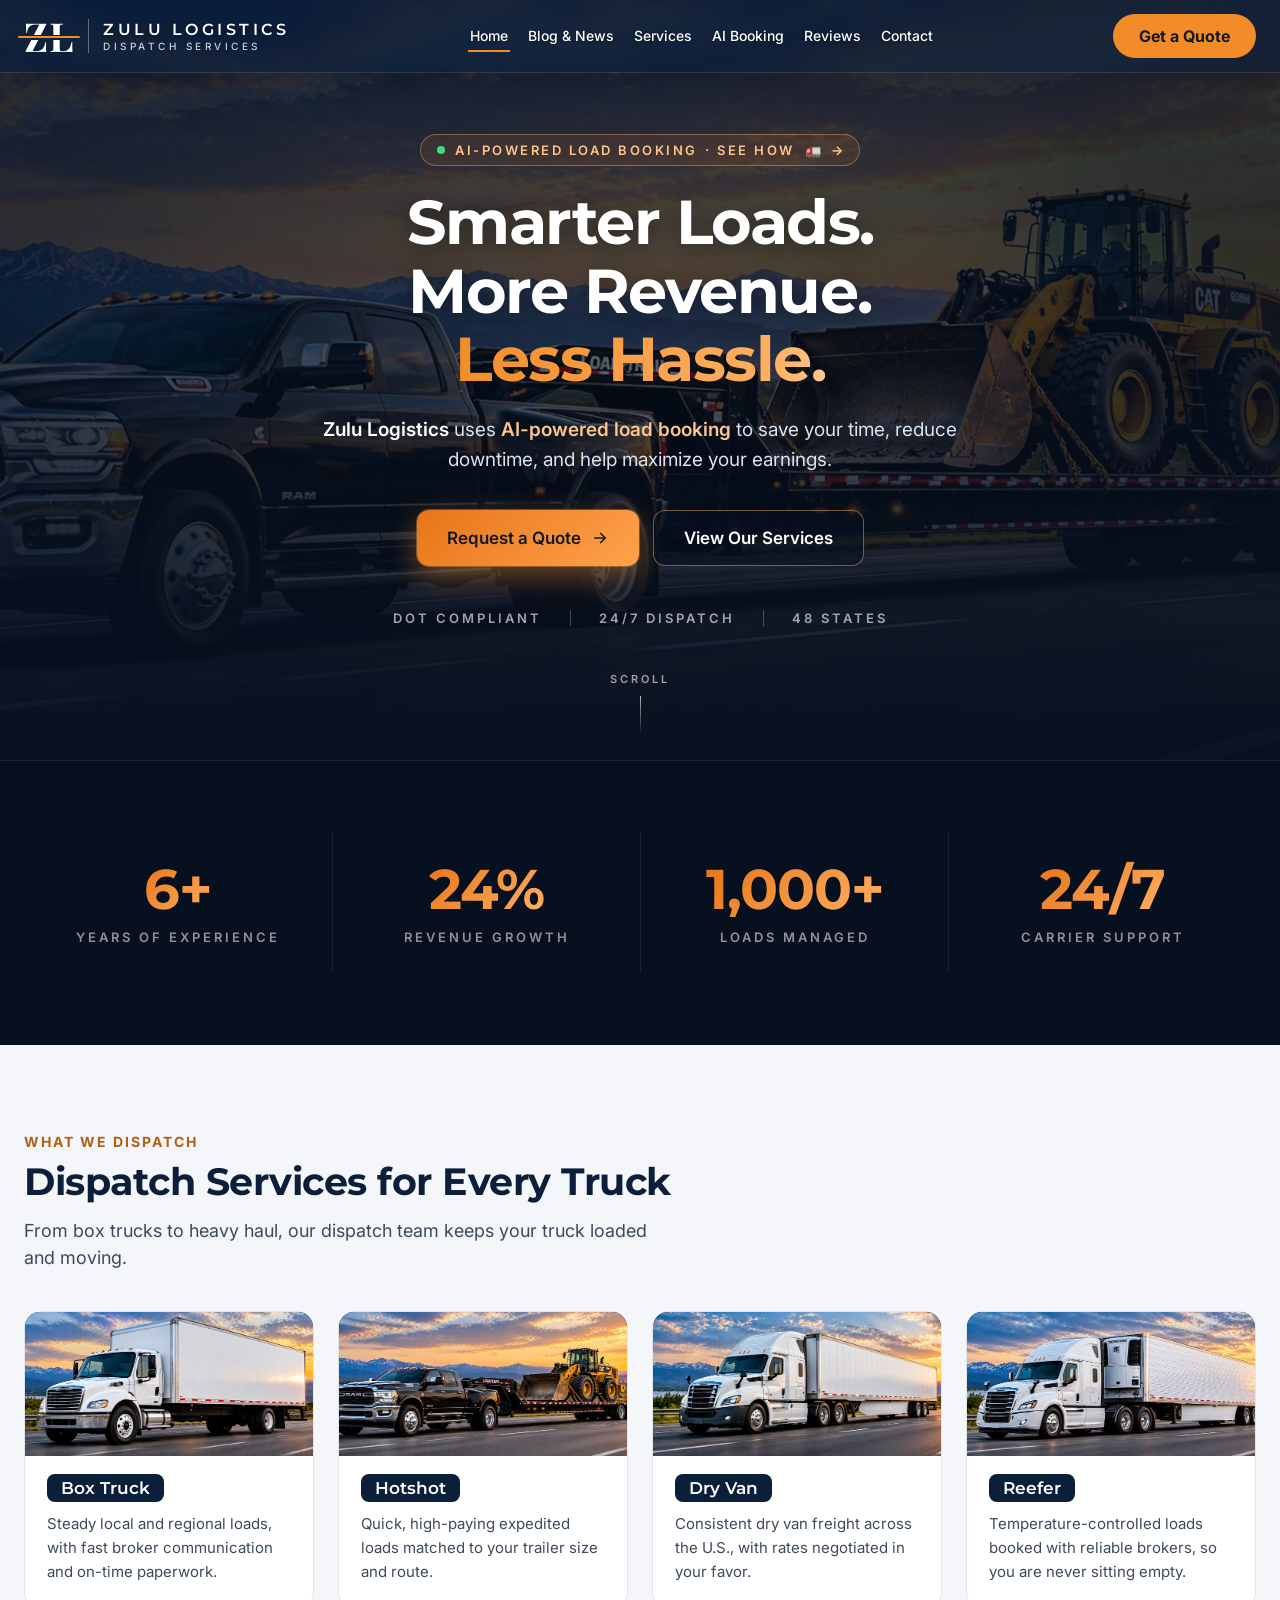
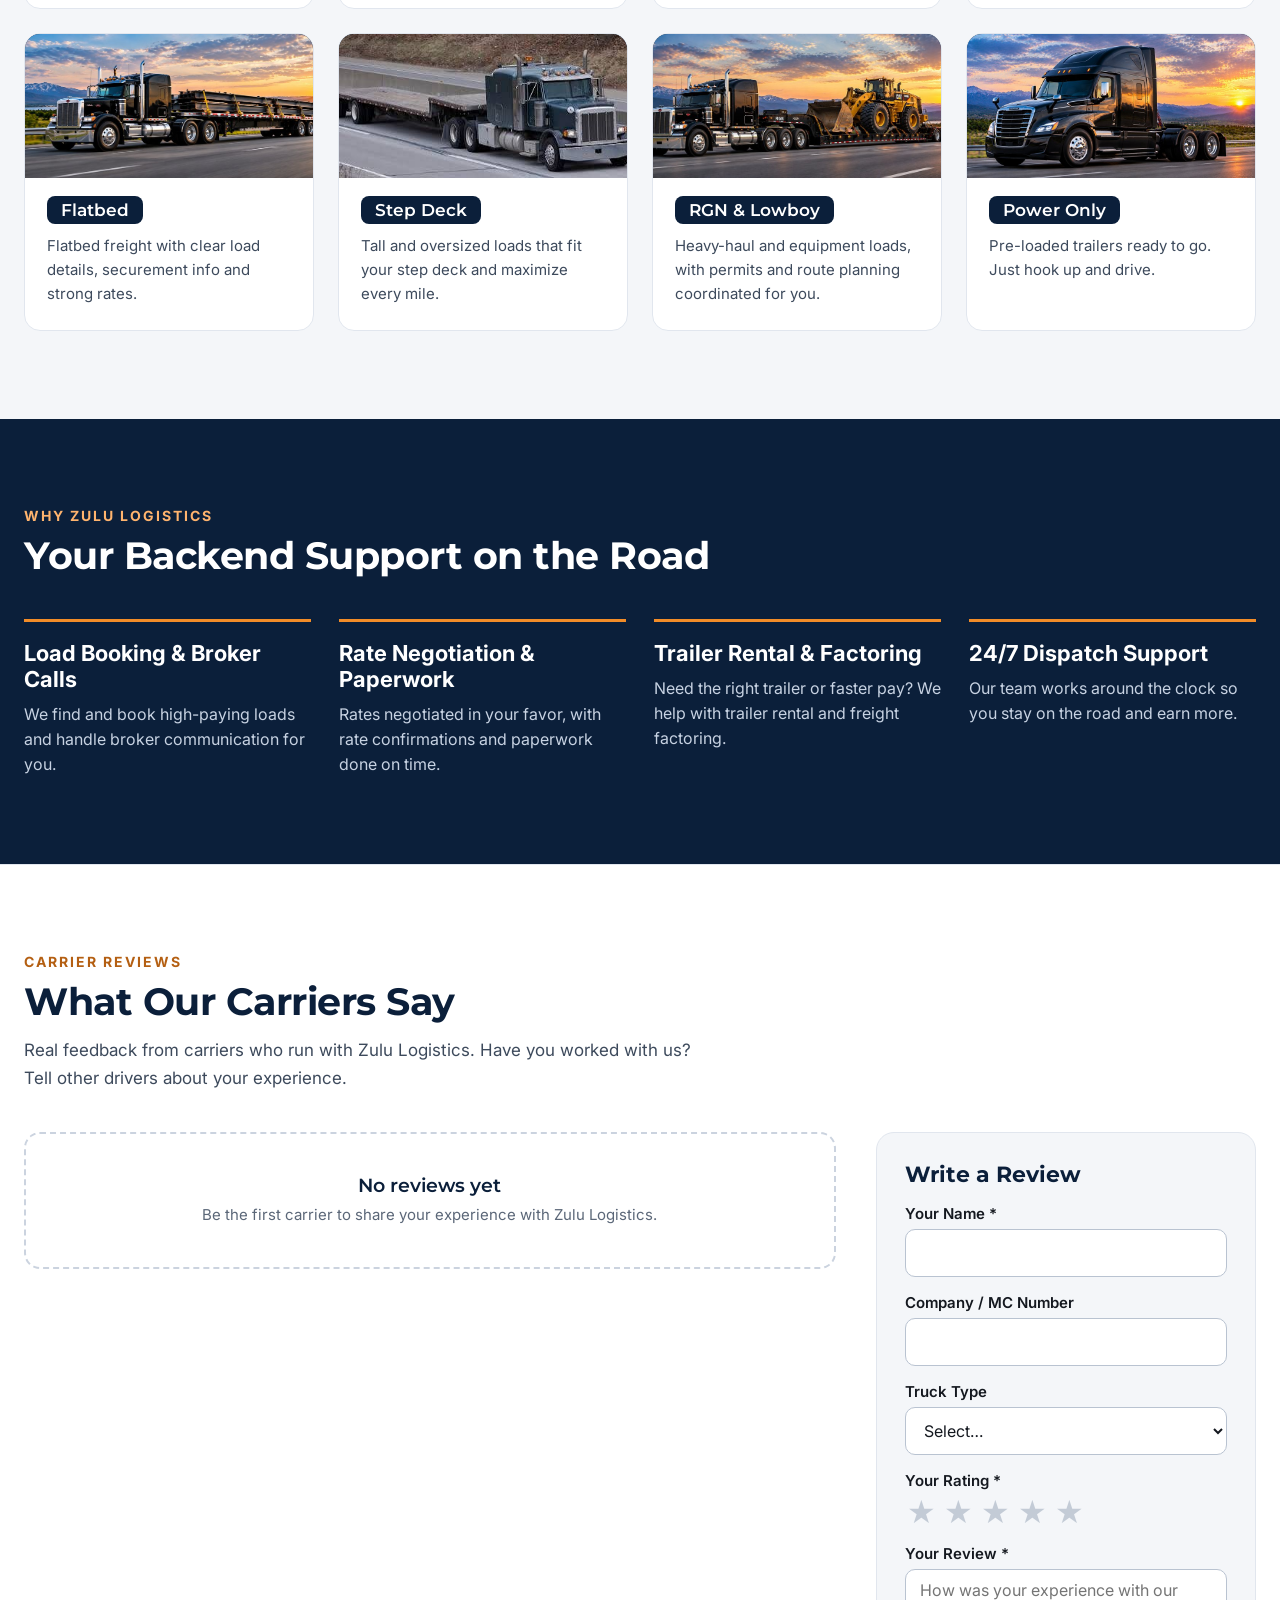
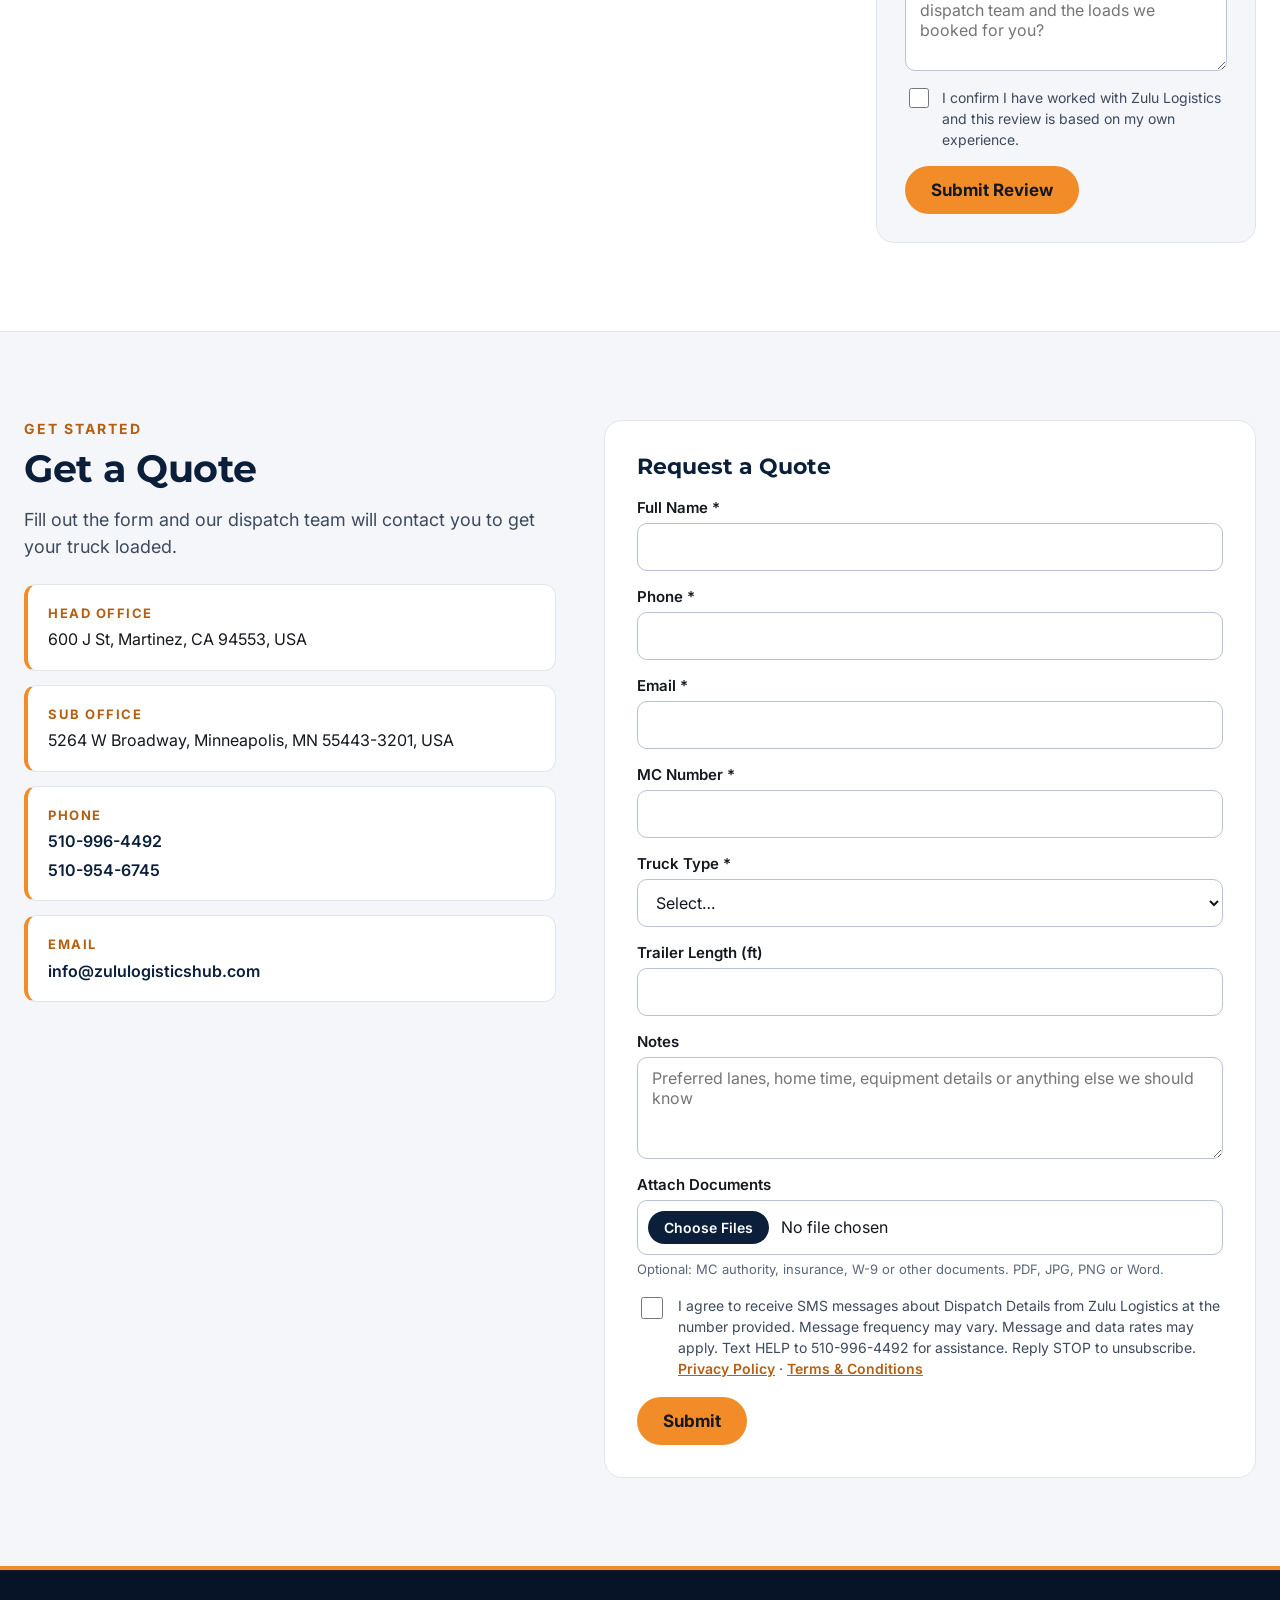
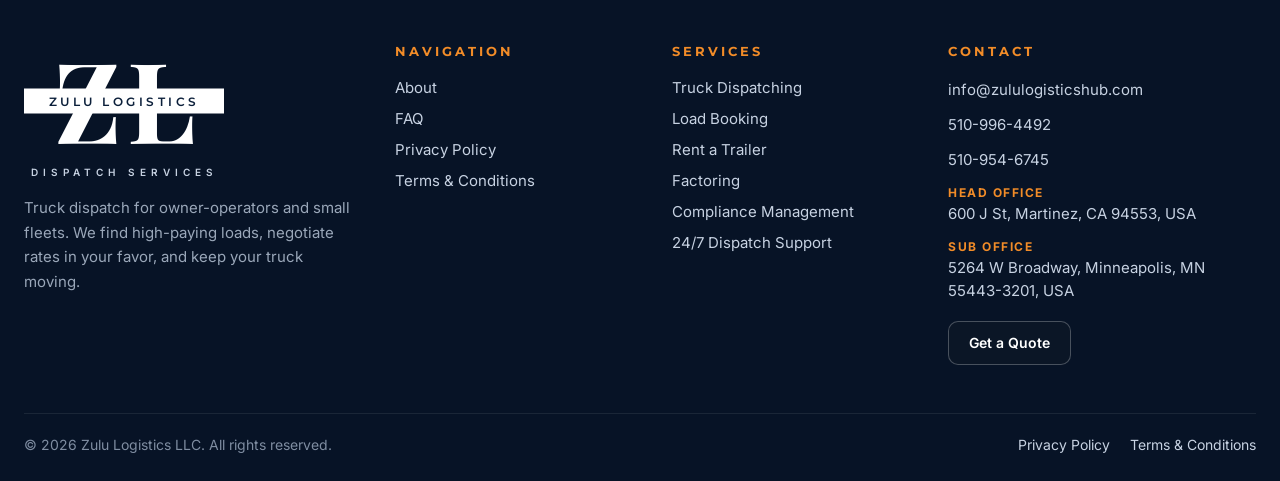
==== commit 4117c4f5: "Add files via upload" ====
--- a/index.html
+++ b/index.html
@@ -29,13 +29,11 @@
 </a>
 <nav class="zl-nav-links" id="main-nav" aria-label="Main" style="display: flex; gap: 26px; font-weight: 500; font-size: 15px;">
 <a class="zl-nav-btn" href="/" aria-current="page">Home</a>
-<a class="zl-nav-btn" href="/about" >About</a>
-<a class="zl-nav-btn" href="/contact" >Contact</a>
+<a class="zl-nav-btn" href="/blog" >Blog &amp; News</a>
 <a class="zl-nav-btn" href="/services" >Services</a>
 <a class="zl-nav-btn" href="/ai-booking" >AI Booking</a>
 <a class="zl-nav-btn" href="#reviews">Reviews</a>
-<a class="zl-nav-btn" href="/faq" >FAQ</a>
-<a class="zl-nav-btn" href="/blog" >Blog &amp; News</a>
+<a class="zl-nav-btn" href="/contact" >Contact</a>
 </nav>
 <a class="zl-btn zl-btn-primary zl-head-cta" href="#quote" style="min-height: 44px; font-size: 16px;">Get a Quote</a>
 <button type="button" class="zl-menu-btn" aria-expanded="false" aria-controls="main-nav" aria-label="Menu"><span></span><span></span><span></span></button>
@@ -270,17 +268,10 @@
 </div>
 <nav aria-label="Footer" style="display: flex; flex-direction: column; gap: 12px; align-items: flex-start;">
 <p class="zl-foot-h">NAVIGATION</p>
-<a class="zl-foot-link" href="/">Home</a>
 <a class="zl-foot-link" href="/about">About</a>
-<a class="zl-foot-link" href="/services">Services</a>
-<a class="zl-foot-link" href="/ai-booking">How to Use AI</a>
-<a class="zl-foot-link" href="#reviews">Reviews</a>
 <a class="zl-foot-link" href="/faq">FAQ</a>
-<a class="zl-foot-link" href="/blog">Blog &amp; News</a>
-<a class="zl-foot-link" href="/contact">Contact</a>
 <a class="zl-foot-link" href="/privacy-policy">Privacy Policy</a>
 <a class="zl-foot-link" href="/terms-conditions">Terms &amp; Conditions</a>
-<a class="zl-foot-link" href="#quote">Get a Quote</a>
 </nav>
 <div style="display: flex; flex-direction: column; gap: 12px; align-items: flex-start;">
 <p class="zl-foot-h">SERVICES</p>
--- a/style.css
+++ b/style.css
@@ -163,8 +163,9 @@
 }
 @media (prefers-reduced-motion:reduce){.zl-header{transition:none}.zl-word,.zl-shine,.zl-live-dot{animation:none}.zl-hero-copy,.zl-scroll-line{animation:none}.zl-slide{animation:none}}
 
-.zl-header{background:rgba(11,31,58,.78) !important;-webkit-backdrop-filter:blur(12px);backdrop-filter:blur(12px);border-bottom:1px solid rgba(255,255,255,.12);box-shadow:0 6px 24px rgba(0,0,0,.18)}
-.zl-header.is-scrolled{background:rgba(11,31,58,.94) !important}
+.zl-header{background:rgba(11,31,58,.5) !important;-webkit-backdrop-filter:blur(8px) saturate(140%);backdrop-filter:blur(8px) saturate(140%);border-bottom:1px solid rgba(255,255,255,.12);box-shadow:0 6px 24px rgba(0,0,0,.18)}
+.zl-header.is-scrolled{background:rgba(11,31,58,.62) !important}
+.zl-header .zl-nav-btn,.zl-header .zl-brand-name,.zl-header .zl-mono{text-shadow:0 1px 3px rgba(0,0,0,.35)}
 footer#contact{border-top:4px solid #F28C28 !important;background:#071326 !important;box-shadow:inset 0 1px 0 rgba(255,255,255,.04)}
 .zl-skel{min-height:190px;border-radius:16px;background:linear-gradient(100deg,#EEF2F7 30%,#F8FAFC 50%,#EEF2F7 70%);background-size:300% 100%;animation:zlSkel 1.4s ease-in-out infinite}
 .zl-skel-tall{min-height:340px}
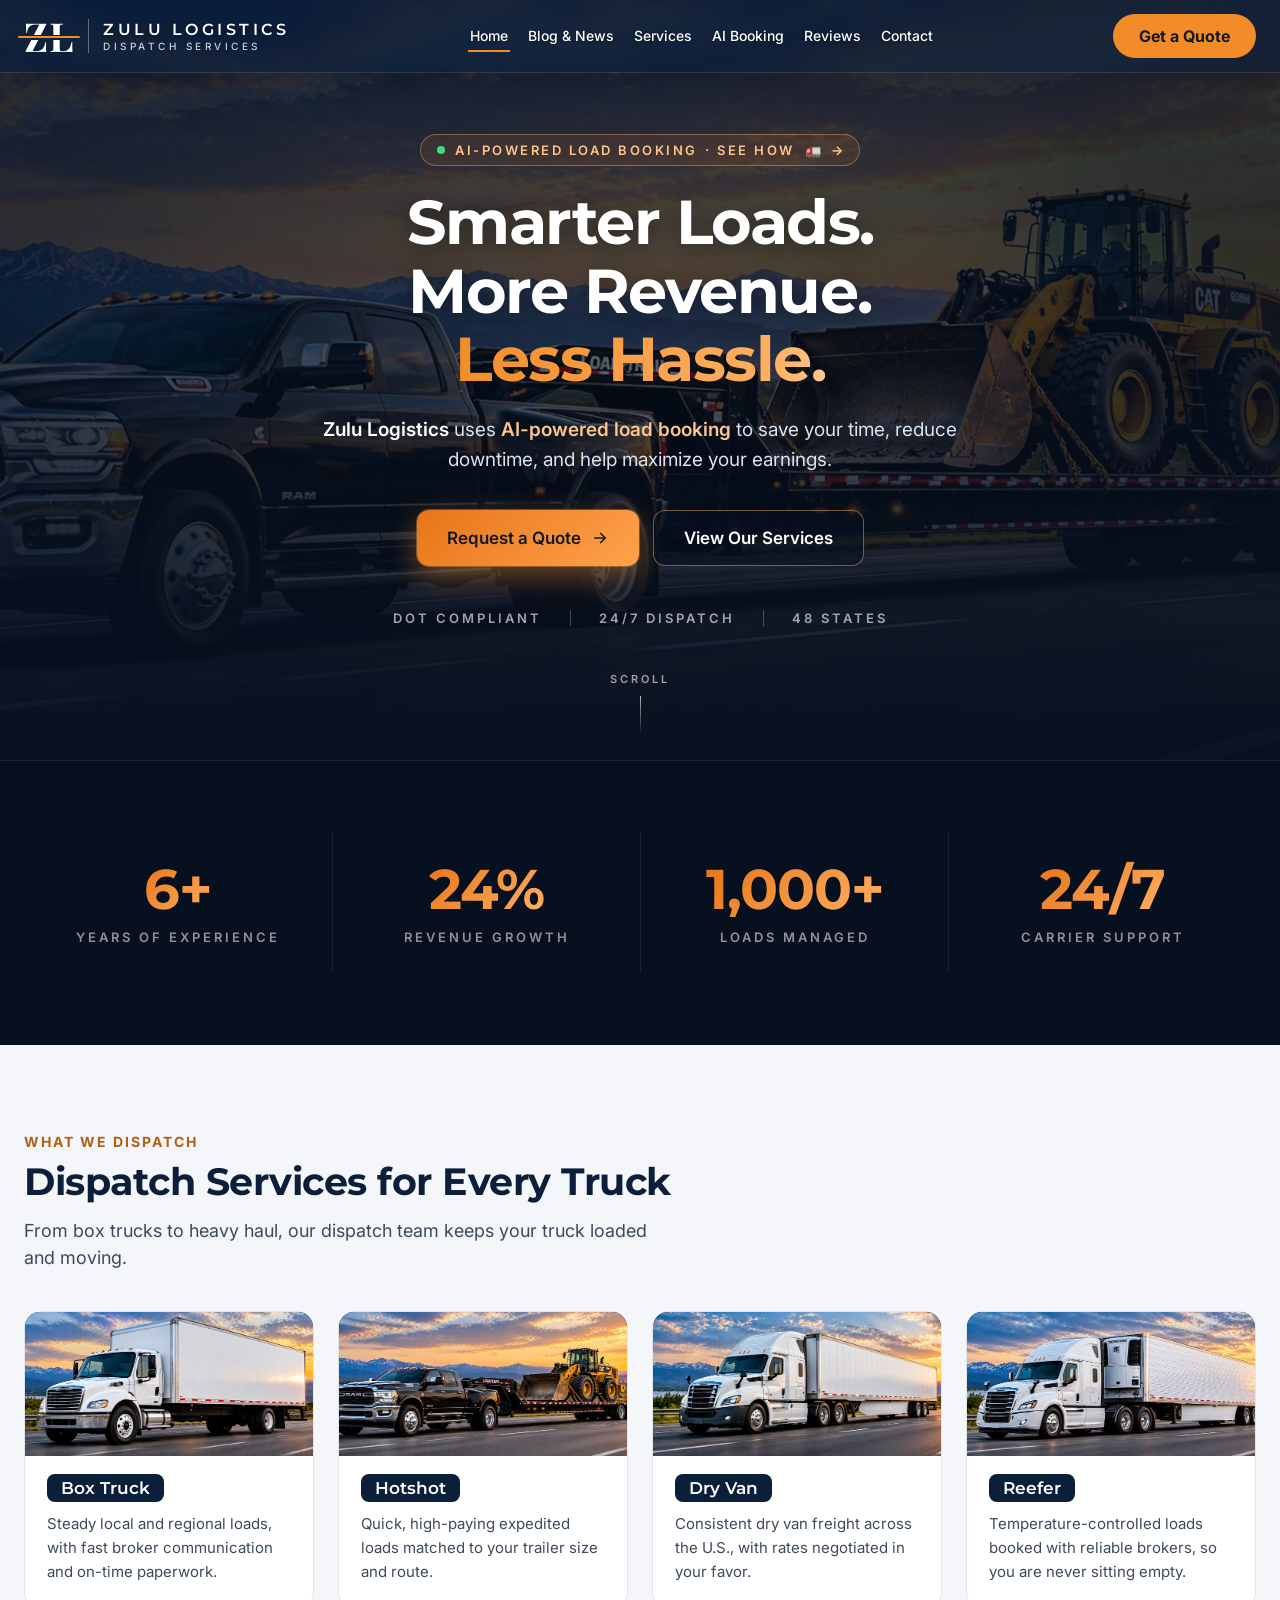
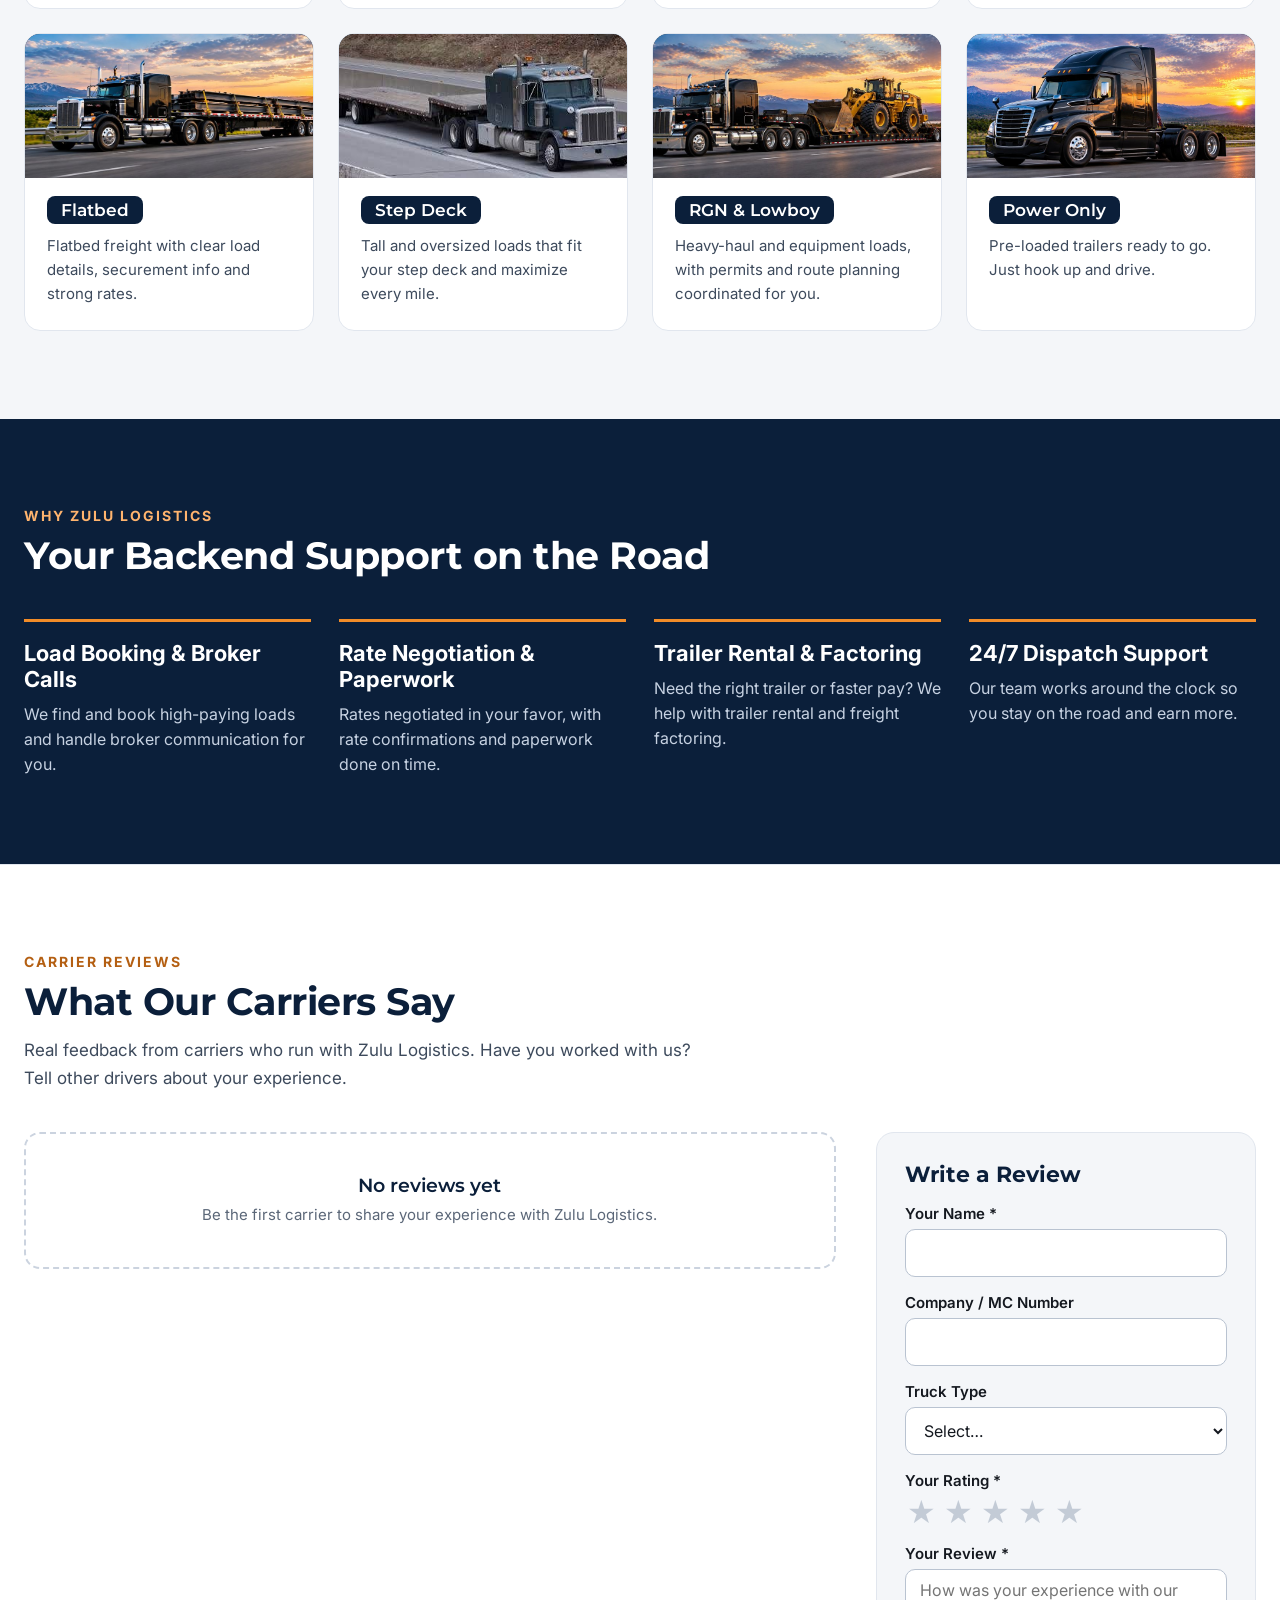
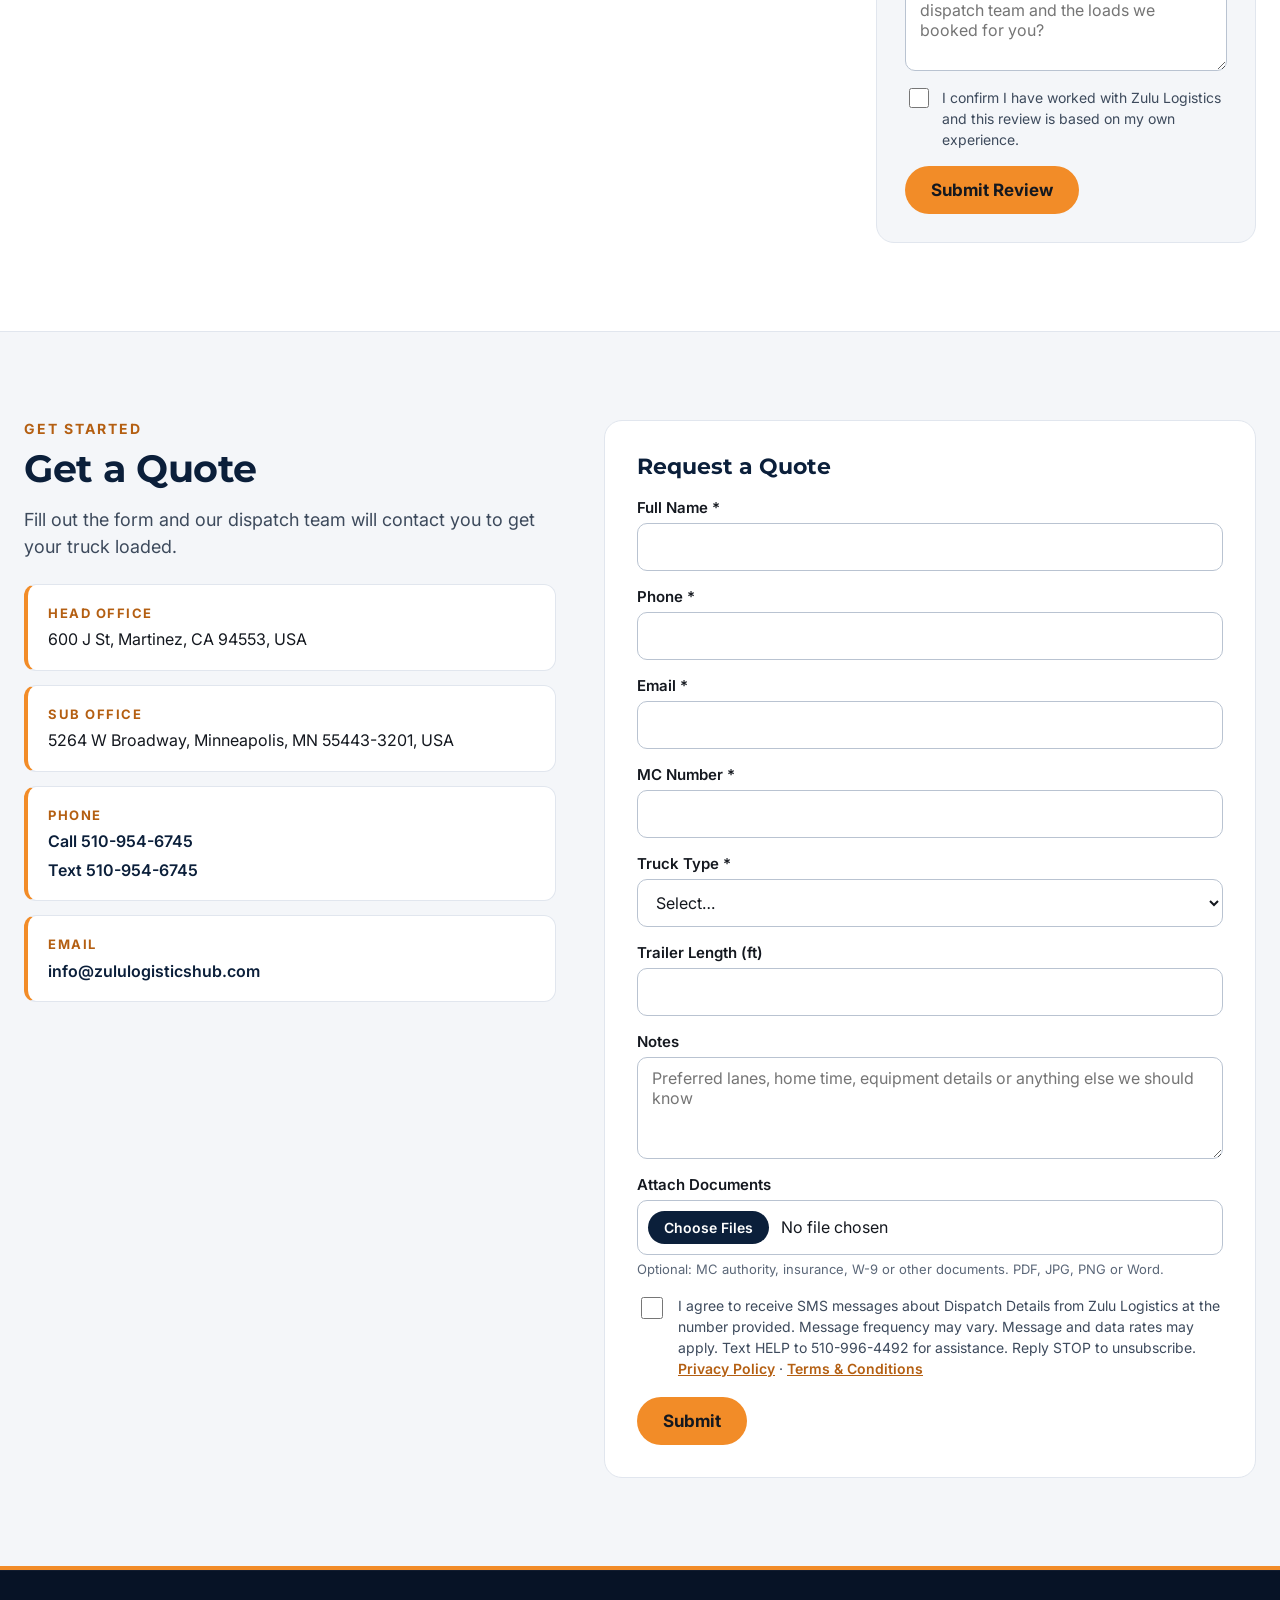
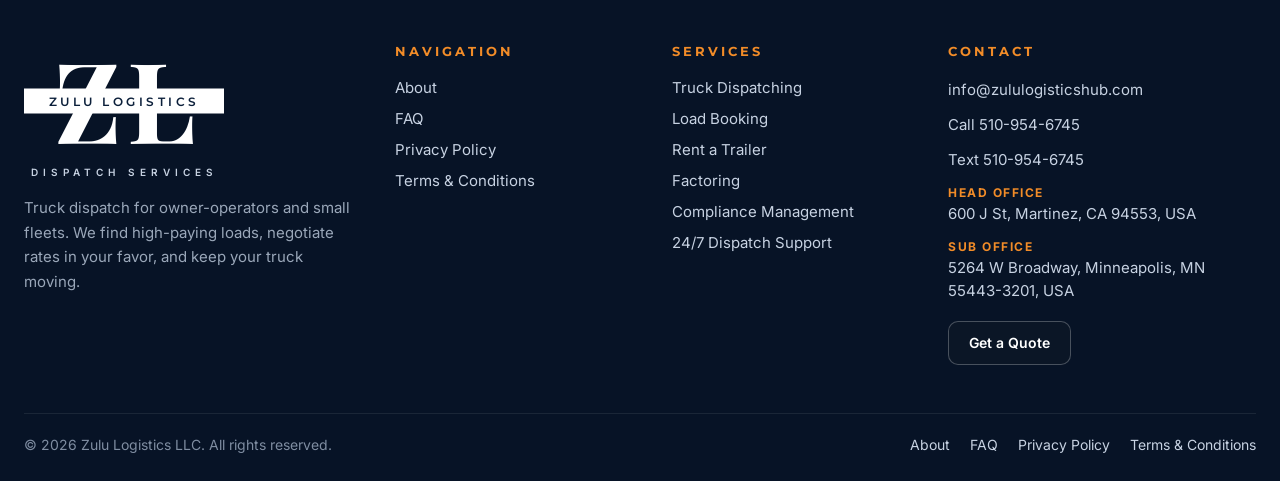
==== commit 3d774db9: "Add files via upload" ====
--- a/index.html
+++ b/index.html
@@ -230,7 +230,7 @@
 <div style="display: flex; flex-direction: column; gap: 14px;">
 <div style="display: flex; flex-direction: column; gap: 4px; padding: 18px 20px; background: #FFFFFF; border: 1px solid #E1E6EE; border-left: 4px solid #F28C28; border-radius: 12px; font-size: 16px; line-height: 1.55; color: #14181F;"><span style="font-weight: 700; font-size: 13px; letter-spacing: 1.5px; color: #B45F12;">HEAD OFFICE</span><span>600 J St, Martinez, CA 94553, USA</span></div>
 <div style="display: flex; flex-direction: column; gap: 4px; padding: 18px 20px; background: #FFFFFF; border: 1px solid #E1E6EE; border-left: 4px solid #F28C28; border-radius: 12px; font-size: 16px; line-height: 1.55; color: #14181F;"><span style="font-weight: 700; font-size: 13px; letter-spacing: 1.5px; color: #B45F12;">SUB OFFICE</span><span>5264 W Broadway, Minneapolis, MN 55443-3201, USA</span></div>
-<div style="display: flex; flex-direction: column; gap: 4px; padding: 18px 20px; background: #FFFFFF; border: 1px solid #E1E6EE; border-left: 4px solid #F28C28; border-radius: 12px; font-size: 16px; line-height: 1.55; color: #14181F;"><span style="font-weight: 700; font-size: 13px; letter-spacing: 1.5px; color: #B45F12;">PHONE</span><a href="tel:+15109964492" style="color: #0B1F3A; font-weight: 600; text-decoration: none;">510-996-4492</a><a href="tel:+15109546745" style="color: #0B1F3A; font-weight: 600; text-decoration: none;">510-954-6745</a></div>
+<div style="display: flex; flex-direction: column; gap: 4px; padding: 18px 20px; background: #FFFFFF; border: 1px solid #E1E6EE; border-left: 4px solid #F28C28; border-radius: 12px; font-size: 16px; line-height: 1.55; color: #14181F;"><span style="font-weight: 700; font-size: 13px; letter-spacing: 1.5px; color: #B45F12;">PHONE</span><a href="tel:+15109546745" style="color: #0B1F3A; font-weight: 600; text-decoration: none;">Call 510-954-6745</a><a href="sms:+15109546745" style="color: #0B1F3A; font-weight: 600; text-decoration: none;">Text 510-954-6745</a></div>
 <div style="display: flex; flex-direction: column; gap: 4px; padding: 18px 20px; background: #FFFFFF; border: 1px solid #E1E6EE; border-left: 4px solid #F28C28; border-radius: 12px; font-size: 16px; line-height: 1.55; color: #14181F;"><span style="font-weight: 700; font-size: 13px; letter-spacing: 1.5px; color: #B45F12;">EMAIL</span><a href="mailto:info@zululogisticshub.com" style="color: #0B1F3A; font-weight: 600; text-decoration: none;">info@zululogisticshub.com</a></div>
 </div>
 </div>
@@ -285,8 +285,8 @@
 <div style="display: flex; flex-direction: column; gap: 12px; align-items: flex-start; font-size: 15px; line-height: 1.55; color: #C7D2E2;">
 <p class="zl-foot-h">CONTACT</p>
 <a class="zl-foot-a" href="mailto:info@zululogisticshub.com">info@zululogisticshub.com</a>
-<a class="zl-foot-a" href="tel:+15109964492">510-996-4492</a>
-<a class="zl-foot-a" href="tel:+15109546745">510-954-6745</a>
+<a class="zl-foot-a" href="tel:+15109546745">Call 510-954-6745</a>
+<a class="zl-foot-a" href="sms:+15109546745">Text 510-954-6745</a>
 <span><span style="display: block; font-size: 12px; font-weight: 700; letter-spacing: 1.5px; color: #F28C28;">HEAD OFFICE</span>600 J St, Martinez, CA 94553, USA</span>
 <span><span style="display: block; font-size: 12px; font-weight: 700; letter-spacing: 1.5px; color: #F28C28;">SUB OFFICE</span>5264 W Broadway, Minneapolis, MN 55443-3201, USA</span>
 <a class="zl-foot-btn" href="#quote">Get a Quote</a>
@@ -294,7 +294,7 @@
 </div>
 <div style="max-width: 1240px; margin: 48px auto 0; padding-top: 22px; border-top: 1px solid rgba(255,255,255,.08); display: flex; flex-wrap: wrap; gap: 12px 24px; justify-content: space-between; font-size: 14px; color: #7F8DA1;">
 <span>© 2026 Zulu Logistics LLC. All rights reserved.</span>
-<span style="display: flex; gap: 20px;"><a class="zl-foot-link" href="/privacy-policy" style="font-size: 14px;">Privacy Policy</a><a class="zl-foot-link" href="/terms-conditions" style="font-size: 14px;">Terms &amp; Conditions</a></span>
+<span style="display: flex; gap: 8px 20px; flex-wrap: wrap;"><a class="zl-foot-link" href="/about" style="font-size: 14px;">About</a><a class="zl-foot-link" href="/faq" style="font-size: 14px;">FAQ</a><a class="zl-foot-link" href="/privacy-policy" style="font-size: 14px;">Privacy Policy</a><a class="zl-foot-link" href="/terms-conditions" style="font-size: 14px;">Terms &amp; Conditions</a></span>
 </div>
 </footer>
 </div>
